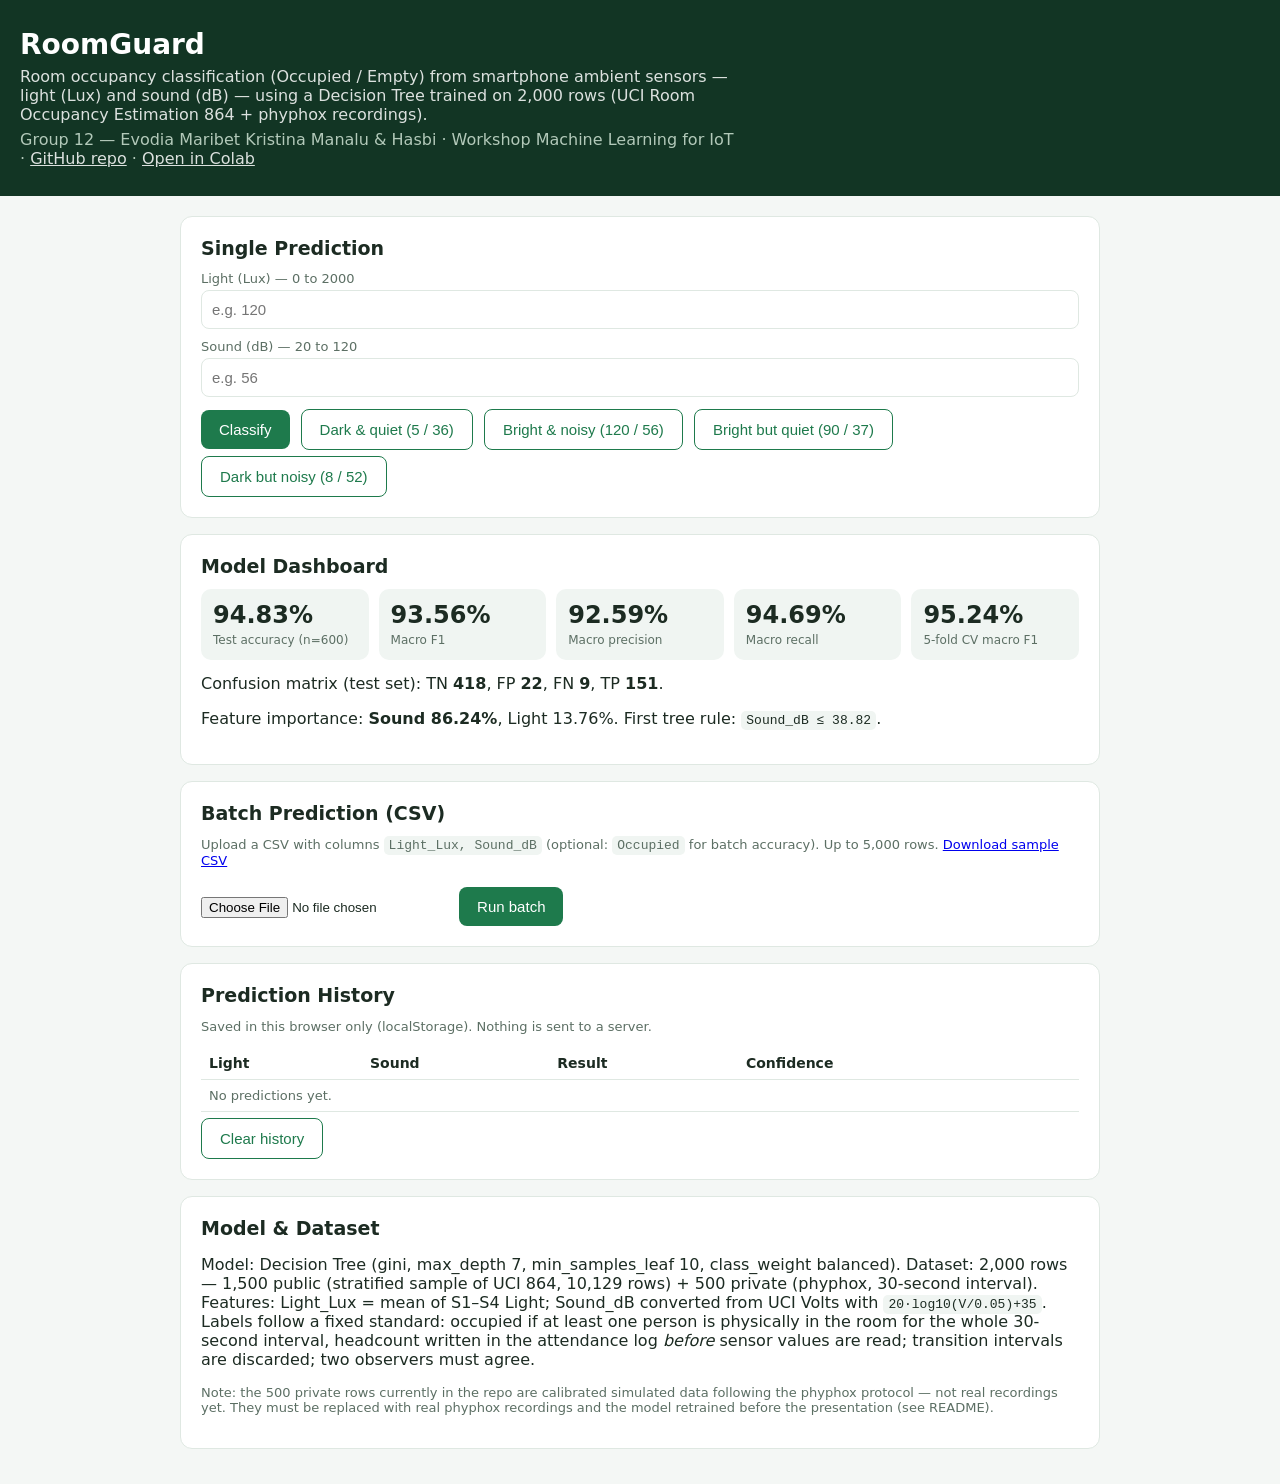
==== docs/index.html @ ecb50c84 "Perbaiki GitHub: README natural + demo web statis docs/index.html (GitHub Pages)" ====
<!DOCTYPE html>
<html lang="en">
<head>
<meta charset="utf-8">
<meta name="viewport" content="width=device-width, initial-scale=1">
<title>RoomGuard — Room Occupancy Classifier</title>
<style>
:root{--green:#123524;--green2:#1e7a4c;--bg:#f4f7f5;--card:#fff;--text:#1c2b22;--muted:#5c6f64;--line:#dfe8e2}
*{box-sizing:border-box}body{margin:0;font-family:system-ui,-apple-system,Segoe UI,Roboto,sans-serif;background:var(--bg);color:var(--text)}
header{background:var(--green);color:#fff;padding:28px 20px}header h1{margin:0;font-size:28px}header p{margin:6px 0 0;opacity:.85;max-width:720px}
main{max-width:960px;margin:0 auto;padding:20px}
.card{background:var(--card);border:1px solid var(--line);border-radius:12px;padding:20px;margin-bottom:16px}
h2{margin:0 0 12px;font-size:19px}label{display:block;font-size:13px;color:var(--muted);margin:10px 0 4px}
input[type=number],input[type=text]{width:100%;padding:10px;border:1px solid var(--line);border-radius:8px;font-size:15px}
button{background:var(--green2);color:#fff;border:0;border-radius:8px;padding:11px 18px;font-size:15px;cursor:pointer;margin:6px 6px 0 0}
button.ghost{background:#fff;color:var(--green2);border:1px solid var(--green2)}
.result{margin-top:14px;padding:14px;border-radius:10px;background:#eaf6ee;border:1px solid #bfe3cd}
.result.occupied{background:#fff3e0;border-color:#f2c48d}
.result b{font-size:20px}.muted{color:var(--muted);font-size:13px}
.grid{display:grid;grid-template-columns:repeat(auto-fit,minmax(150px,1fr));gap:10px}
.stat{background:#f0f5f2;border-radius:10px;padding:12px}.stat b{font-size:24px;display:block}.stat span{font-size:12px;color:var(--muted)}
table{width:100%;border-collapse:collapse;font-size:14px}th,td{border-bottom:1px solid var(--line);padding:8px;text-align:left}
details{margin-top:10px}summary{cursor:pointer;color:var(--green2)}code{background:#f0f5f2;padding:2px 5px;border-radius:5px}
.err{color:#b3261e;font-size:13px;margin-top:6px}.pill{display:inline-block;padding:3px 9px;border-radius:20px;font-size:12px;font-weight:600}
.pill.occ{background:#f2c48d}.pill.emp{background:#bfe3cd}
@media(max-width:600px){header h1{font-size:22px}}
</style>
</head>
<body>
<header>
<h1>RoomGuard</h1>
<p>Room occupancy classification (Occupied / Empty) from smartphone ambient sensors — light (Lux) and sound (dB) — using a Decision Tree trained on 2,000 rows (UCI Room Occupancy Estimation 864 + phyphox recordings).</p>
<p style="color:#cfe3d4">Group 12 — Evodia Maribet Kristina Manalu &amp; Hasbi · Workshop Machine Learning for IoT · <a style="color:#fff" href="https://github.com/evodia24trk-ship-it/RoomGuard">GitHub repo</a> · <a style="color:#fff" href="https://colab.research.google.com/github/evodia24trk-ship-it/RoomGuard/blob/main/RoomGuard_Colab.ipynb">Open in Colab</a></p>
</header>
<main>
<section class="card">
<h2>Single Prediction</h2>
<label>Light (Lux) — 0 to 2000</label>
<input id="lux" type="number" min="0" max="2000" step="0.01" placeholder="e.g. 120">
<label>Sound (dB) — 20 to 120</label>
<input id="db" type="number" min="20" max="120" step="0.01" placeholder="e.g. 56">
<div class="err" id="err"></div>
<button onclick="classify()">Classify</button>
<button class="ghost" onclick="preset(5,36)">Dark &amp; quiet (5 / 36)</button>
<button class="ghost" onclick="preset(120,56)">Bright &amp; noisy (120 / 56)</button>
<button class="ghost" onclick="preset(90,37)">Bright but quiet (90 / 37)</button>
<button class="ghost" onclick="preset(8,52)">Dark but noisy (8 / 52)</button>
<div id="out"></div>
</section>

<section class="card">
<h2>Model Dashboard</h2>
<div class="grid">
<div class="stat"><b>94.83%</b><span>Test accuracy (n=600)</span></div>
<div class="stat"><b>93.56%</b><span>Macro F1</span></div>
<div class="stat"><b>92.59%</b><span>Macro precision</span></div>
<div class="stat"><b>94.69%</b><span>Macro recall</span></div>
<div class="stat"><b>95.24%</b><span>5-fold CV macro F1</span></div>
</div>
<p style="margin-top:14px">Confusion matrix (test set): TN <b>418</b>, FP <b>22</b>, FN <b>9</b>, TP <b>151</b>.</p>
<p>Feature importance: <b>Sound 86.24%</b>, Light 13.76%. First tree rule: <code>Sound_dB &le; 38.82</code>.</p>
</section>

<section class="card">
<h2>Batch Prediction (CSV)</h2>
<p class="muted">Upload a CSV with columns <code>Light_Lux, Sound_dB</code> (optional: <code>Occupied</code> for batch accuracy). Up to 5,000 rows. <a href="#" onclick="downloadSample();return false">Download sample CSV</a></p>
<input type="file" id="csvfile" accept=".csv">
<button onclick="runBatch()">Run batch</button>
<div id="batch"></div>
</section>

<section class="card">
<h2>Prediction History</h2>
<p class="muted">Saved in this browser only (localStorage). Nothing is sent to a server.</p>
<table><thead><tr><th>Light</th><th>Sound</th><th>Result</th><th>Confidence</th><th></th></tr></thead><tbody id="hist"></tbody></table>
<button class="ghost" onclick="clearHist()">Clear history</button>
</section>

<section class="card">
<h2>Model &amp; Dataset</h2>
<p>Model: Decision Tree (gini, max_depth 7, min_samples_leaf 10, class_weight balanced). Dataset: 2,000 rows — 1,500 public (stratified sample of UCI 864, 10,129 rows) + 500 private (phyphox, 30-second interval). Features: Light_Lux = mean of S1–S4 Light; Sound_dB converted from UCI Volts with <code>20·log10(V/0.05)+35</code>. Labels follow a fixed standard: occupied if at least one person is physically in the room for the whole 30-second interval, headcount written in the attendance log <i>before</i> sensor values are read; transition intervals are discarded; two observers must agree.</p>
<p class="muted">Note: the 500 private rows currently in the repo are calibrated simulated data following the phyphox protocol — not real recordings yet. They must be replaced with real phyphox recordings and the model retrained before the presentation (see README).</p>
</section>
</main>
<script>
const TREE = {"leaf": false, "feature": 1, "threshold": 38.81500053405762, "left": {"leaf": false, "feature": 0, "threshold": 51.625, "left": {"leaf": false, "feature": 1, "threshold": 38.540000915527344, "left": {"leaf": false, "feature": 0, "threshold": 43.625, "left": {"leaf": false, "feature": 1, "threshold": 35.67999839782715, "left": {"leaf": false, "feature": 1, "threshold": 35.41499900817871, "left": {"leaf": true, "value": [1.0, 0.0], "prob": [1.0, 0.0]}, "right": {"leaf": true, "value": [0.7650822669104206, 0.23491773308957953], "prob": [0.7650822669104206, 0.23491773308957953]}}, "right": {"leaf": false, "feature": 0, "threshold": 0.125, "left": {"leaf": true, "value": [1.0, 0.0], "prob": [1.0, 0.0]}, "right": {"leaf": true, "value": [1.0, 0.0], "prob": [1.0, 0.0]}}}, "right": {"leaf": false, "feature": 0, "threshold": 45.81500053405762, "left": {"leaf": true, "value": [0.591414944356121, 0.4085850556438792], "prob": [0.5914149443561209, 0.4085850556438791]}, "right": {"leaf": true, "value": [1.0, 0.0], "prob": [1.0, 0.0]}}}, "right": {"leaf": false, "feature": 0, "threshold": 6.119999885559082, "left": {"leaf": true, "value": [1.0, 0.0], "prob": [1.0, 0.0]}, "right": {"leaf": true, "value": [0.5467372134038802, 0.45326278659611996], "prob": [0.5467372134038802, 0.45326278659611996]}}}, "right": {"leaf": true, "value": [0.04602821083890125, 0.9539717891610988], "prob": [0.04602821083890125, 0.9539717891610988]}}, "right": {"leaf": false, "feature": 0, "threshold": 5.664999961853027, "left": {"leaf": true, "value": [1.0, 0.0], "prob": [1.0, 0.0]}, "right": {"leaf": false, "feature": 1, "threshold": 43.295000076293945, "left": {"leaf": false, "feature": 0, "threshold": 61.8700008392334, "left": {"leaf": false, "feature": 0, "threshold": 17.229999542236328, "left": {"leaf": true, "value": [0.09370277078085638, 0.9062972292191436], "prob": [0.09370277078085638, 0.9062972292191436]}, "right": {"leaf": false, "feature": 1, "threshold": 40.17499923706055, "left": {"leaf": false, "feature": 0, "threshold": 29.675000190734863, "left": {"leaf": true, "value": [0.26571428571428574, 0.7342857142857144], "prob": [0.2657142857142857, 0.7342857142857143]}, "right": {"leaf": true, "value": [0.44879356568364615, 0.5512064343163539], "prob": [0.44879356568364615, 0.5512064343163539]}}, "right": {"leaf": false, "feature": 1, "threshold": 41.989999771118164, "left": {"leaf": true, "value": [0.7169603524229077, 0.2830396475770926], "prob": [0.7169603524229076, 0.28303964757709255]}, "right": {"leaf": true, "value": [0.3944392082940623, 0.6055607917059379], "prob": [0.3944392082940622, 0.6055607917059378]}}}}, "right": {"leaf": true, "value": [0.0, 1.0], "prob": [0.0, 1.0]}}, "right": {"leaf": false, "feature": 0, "threshold": 59.92499923706055, "left": {"leaf": false, "feature": 0, "threshold": 32.84499931335449, "left": {"leaf": true, "value": [0.0, 1.0], "prob": [0.0, 1.0]}, "right": {"leaf": false, "feature": 1, "threshold": 45.95000076293945, "left": {"leaf": true, "value": [0.0, 1.0], "prob": [0.0, 1.0]}, "right": {"leaf": false, "feature": 1, "threshold": 49.09499931335449, "left": {"leaf": true, "value": [0.2053886925795053, 0.7946113074204948], "prob": [0.2053886925795053, 0.7946113074204948]}, "right": {"leaf": true, "value": [0.04602821083890125, 0.9539717891610988], "prob": [0.04602821083890125, 0.9539717891610988]}}}}, "right": {"leaf": true, "value": [0.0, 1.0], "prob": [0.0, 1.0]}}}}};
const FEATS = ["Light_Lux","Sound_dB"];
function predictTree(x){
  let n = TREE, path = [];
  while(!n.leaf){
    const f = FEATS[n.feature], v = x[n.feature];
    const goLeft = v <= n.threshold;
    path.push(f + " = " + v + " " + (goLeft ? "<=" : ">") + " " + n.threshold.toFixed(2) + " → go " + (goLeft ? "left" : "right"));
    n = goLeft ? n.left : n.right;
  }
  const p = n.prob; const label = p[1] >= p[0] ? "Occupied" : "Empty";
  return {label, probEmpty: p[0], probOcc: p[1], conf: Math.max(p[0], p[1]), path};
}
function saveHist(lux, db, r){
  const h = JSON.parse(localStorage.getItem("roomguard_hist") || "[]");
  h.unshift({lux, db, label: r.label, conf: r.conf, t: new Date().toLocaleString()});
  localStorage.setItem("roomguard_hist", JSON.stringify(h.slice(0, 100)));
  renderHist();
}
function renderHist(){
  const h = JSON.parse(localStorage.getItem("roomguard_hist") || "[]");
  document.getElementById("hist").innerHTML = h.map((r,i)=>
    `<tr><td>${r.lux}</td><td>${r.db}</td><td><span class="pill ${r.label==="Occupied"?"occ":"emp"}">${r.label}</span></td><td>${(r.conf*100).toFixed(1)}%</td><td><a href="#" onclick="delHist(${i});return false">Delete</a></td></tr>`).join("") || `<tr><td colspan="5" class="muted">No predictions yet.</td></tr>`;
}
function delHist(i){ if(!confirm("Delete this prediction?")) return; const h=JSON.parse(localStorage.getItem("roomguard_hist")||"[]"); h.splice(i,1); localStorage.setItem("roomguard_hist", JSON.stringify(h)); renderHist(); }
function clearHist(){ if(!confirm("Clear all history?")) return; localStorage.removeItem("roomguard_hist"); renderHist(); }
function preset(lux, db){ document.getElementById("lux").value=lux; document.getElementById("db").value=db; classify(); }
function classify(){
  const lux = parseFloat(document.getElementById("lux").value);
  const db = parseFloat(document.getElementById("db").value);
  const err = document.getElementById("err");
  if(isNaN(lux) || lux < 0 || lux > 2000){ err.textContent = "Light must be a number between 0 and 2000 Lux."; return; }
  if(isNaN(db) || db < 20 || db > 120){ err.textContent = "Sound must be a number between 20 and 120 dB."; return; }
  err.textContent = "";
  const r = predictTree([lux, db]);
  const rec = r.label === "Occupied"
    ? "Someone is in the room — keep the lights and AC on."
    : "Room looks empty — you can turn the lights and AC off to save energy.";
  document.getElementById("out").innerHTML = `<div class="result ${r.label==="Occupied"?"occupied":""}">
    <b>${r.label}</b> — confidence ${(r.conf*100).toFixed(1)}%<br>
    <span class="muted">Empty ${(r.probEmpty*100).toFixed(1)}% · Occupied ${(r.probOcc*100).toFixed(1)}%</span><br>${rec}
    <details><summary>Decision path</summary><code>${r.path.join("<br>")}</code></details></div>`;
  saveHist(lux, db, r);
}
function downloadSample(){
  const csv = "Light_Lux,Sound_dB,Occupied\n120,56,1\n5,36,0\n90,37,0\n8,52,1\n45,48,1\n3,33,0\n";
  const a = document.createElement("a"); a.href = URL.createObjectURL(new Blob([csv], {type:"text/csv"})); a.download = "roomguard_sample.csv"; a.click();
}
function runBatch(){
  const f = document.getElementById("csvfile").files[0];
  const box = document.getElementById("batch");
  if(!f){ box.innerHTML = `<p class="err">No file selected.</p>`; return; }
  const reader = new FileReader();
  reader.onload = () => {
    const lines = reader.result.trim().split(/\r?\n/);
    const head = lines[0].split(",").map(s=>s.trim());
    const li = head.indexOf("Light_Lux"), si = head.indexOf("Sound_dB"), oi = head.indexOf("Occupied");
    if(li < 0 || si < 0){ box.innerHTML = `<p class="err">CSV must have Light_Lux and Sound_dB columns.</p>`; return; }
    let rows = "", correct = 0, labelled = 0, n = 0;
    for(const line of lines.slice(1)){
      if(!line.trim()) continue;
      const c = line.split(","); const lux = parseFloat(c[li]), db = parseFloat(c[si]);
      if(isNaN(lux) || isNaN(db)) continue;
      const r = predictTree([lux, db]); n++;
      let acc = "";
      if(oi >= 0 && (c[oi] === "0" || c[oi] === "1")){ labelled++; const y = parseInt(c[oi]); if((r.label === "Occupied") === (y === 1)) correct++; acc = y === 1 ? "Occupied" : "Empty"; }
      rows += `<tr><td>${lux}</td><td>${db}</td><td><span class="pill ${r.label==="Occupied"?"occ":"emp"}">${r.label}</span></td><td>${(r.conf*100).toFixed(1)}%</td><td>${acc}</td></tr>`;
    }
    box.innerHTML = `<p>${n} rows classified.${labelled ? ` Batch accuracy: <b>${(correct/labelled*100).toFixed(2)}%</b> (${correct}/${labelled} labelled rows).` : ""}</p>
    <table><thead><tr><th>Light</th><th>Sound</th><th>Prediction</th><th>Confidence</th><th>Actual</th></tr></thead><tbody>${rows}</tbody></table>`;
  };
  reader.readAsText(f);
}
renderHist();
</script>
</body>
</html>
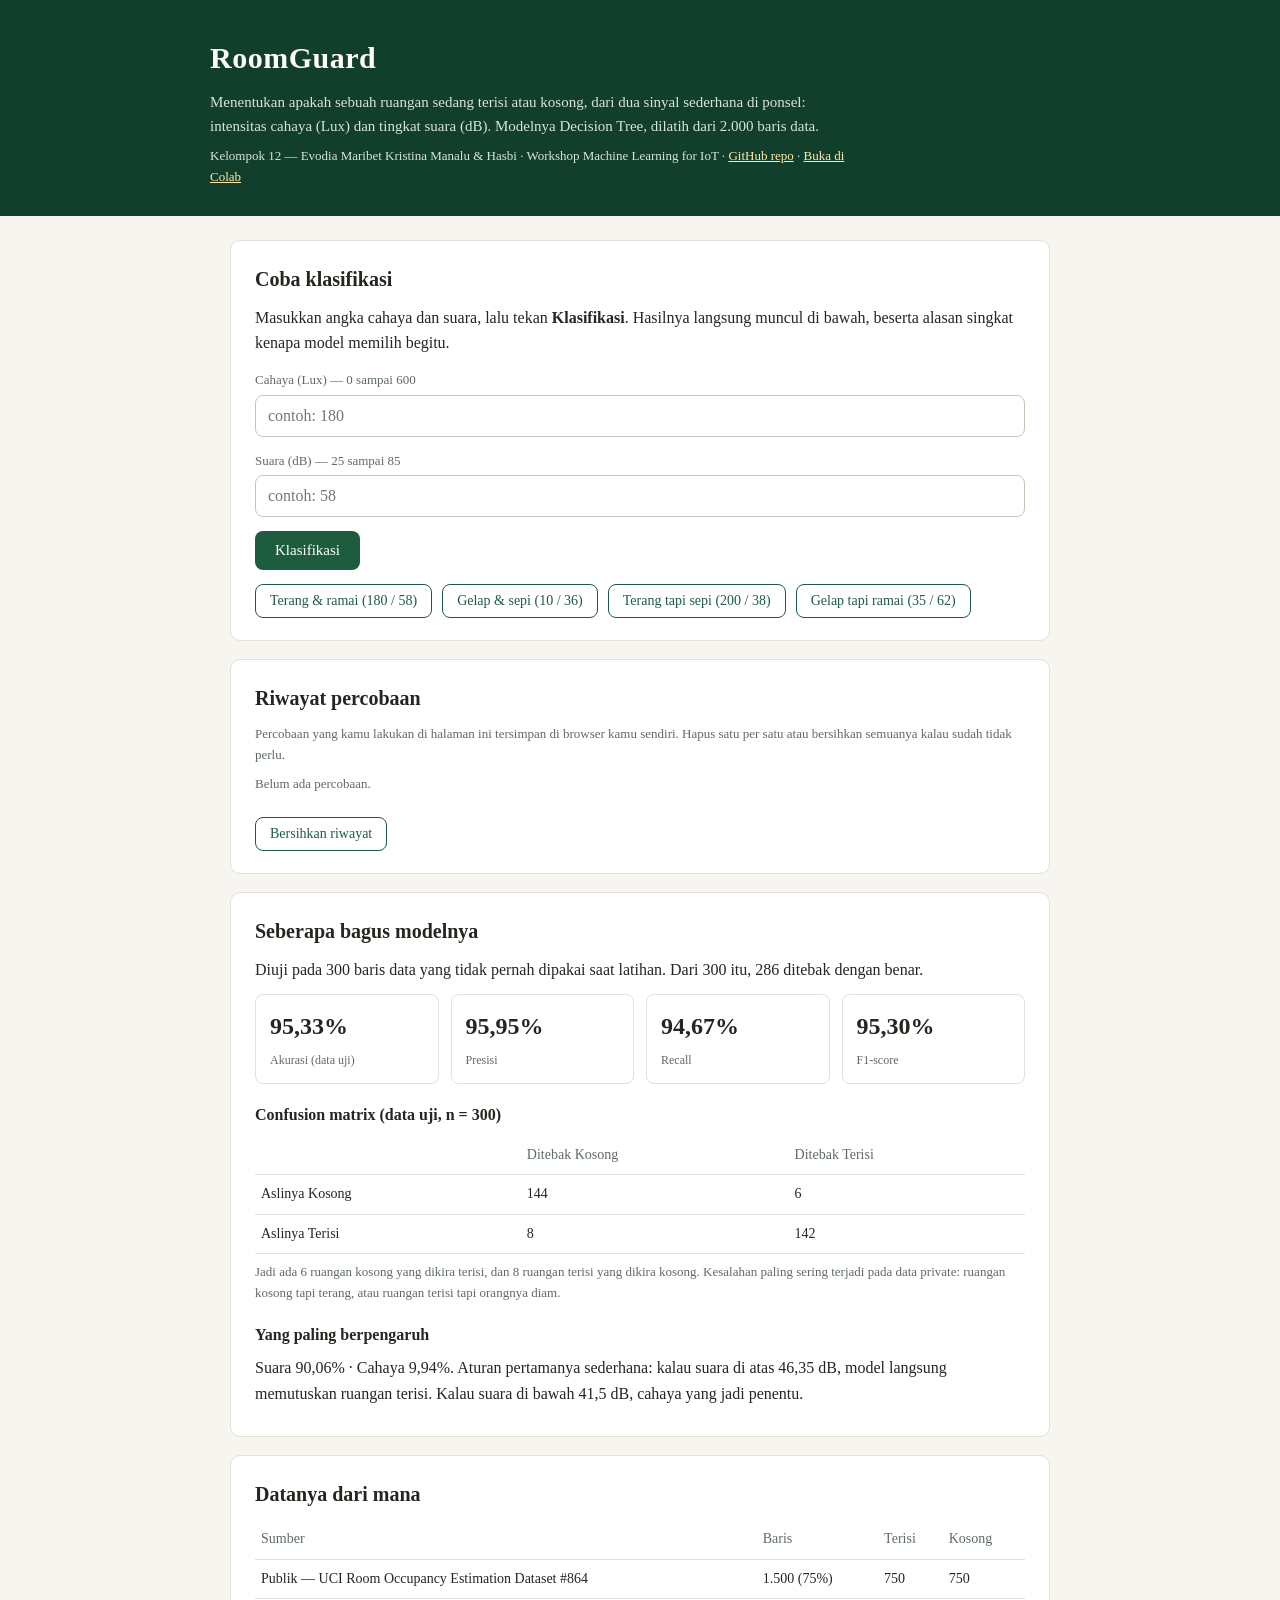
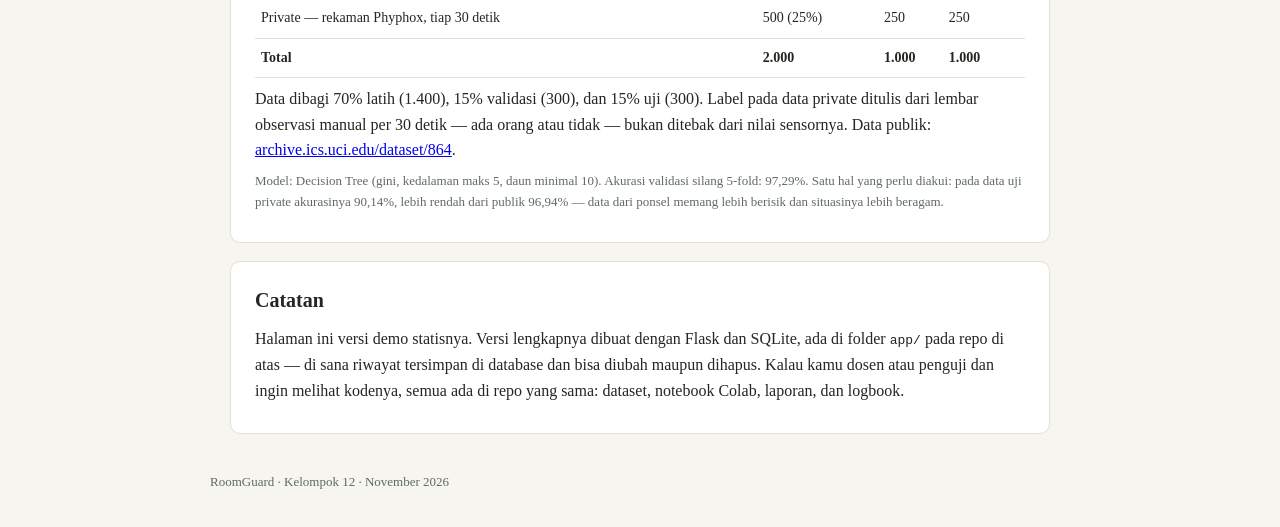
==== commit 80643c65: "Update demo GitHub Pages: Bahasa Indonesia, tampilan sederhana, metrik terbaru (akurasi 95,33%, n=30" ====
--- a/docs/index.html
+++ b/docs/index.html
@@ -1,162 +1,220 @@
 <!DOCTYPE html>
-<html lang="en">
+<html lang="id">
 <head>
 <meta charset="utf-8">
 <meta name="viewport" content="width=device-width, initial-scale=1">
-<title>RoomGuard — Room Occupancy Classifier</title>
+<title>RoomGuard — Klasifikasi Keberadaan Orang di Ruangan</title>
 <style>
-:root{--green:#123524;--green2:#1e7a4c;--bg:#f4f7f5;--card:#fff;--text:#1c2b22;--muted:#5c6f64;--line:#dfe8e2}
-*{box-sizing:border-box}body{margin:0;font-family:system-ui,-apple-system,Segoe UI,Roboto,sans-serif;background:var(--bg);color:var(--text)}
-header{background:var(--green);color:#fff;padding:28px 20px}header h1{margin:0;font-size:28px}header p{margin:6px 0 0;opacity:.85;max-width:720px}
-main{max-width:960px;margin:0 auto;padding:20px}
-.card{background:var(--card);border:1px solid var(--line);border-radius:12px;padding:20px;margin-bottom:16px}
-h2{margin:0 0 12px;font-size:19px}label{display:block;font-size:13px;color:var(--muted);margin:10px 0 4px}
-input[type=number],input[type=text]{width:100%;padding:10px;border:1px solid var(--line);border-radius:8px;font-size:15px}
-button{background:var(--green2);color:#fff;border:0;border-radius:8px;padding:11px 18px;font-size:15px;cursor:pointer;margin:6px 6px 0 0}
-button.ghost{background:#fff;color:var(--green2);border:1px solid var(--green2)}
-.result{margin-top:14px;padding:14px;border-radius:10px;background:#eaf6ee;border:1px solid #bfe3cd}
-.result.occupied{background:#fff3e0;border-color:#f2c48d}
-.result b{font-size:20px}.muted{color:var(--muted);font-size:13px}
-.grid{display:grid;grid-template-columns:repeat(auto-fit,minmax(150px,1fr));gap:10px}
-.stat{background:#f0f5f2;border-radius:10px;padding:12px}.stat b{font-size:24px;display:block}.stat span{font-size:12px;color:var(--muted)}
-table{width:100%;border-collapse:collapse;font-size:14px}th,td{border-bottom:1px solid var(--line);padding:8px;text-align:left}
-details{margin-top:10px}summary{cursor:pointer;color:var(--green2)}code{background:#f0f5f2;padding:2px 5px;border-radius:5px}
-.err{color:#b3261e;font-size:13px;margin-top:6px}.pill{display:inline-block;padding:3px 9px;border-radius:20px;font-size:12px;font-weight:600}
-.pill.occ{background:#f2c48d}.pill.emp{background:#bfe3cd}
-@media(max-width:600px){header h1{font-size:22px}}
+  :root{
+    --hijau:#1d5c3f; --hijau-tua:#123f2b; --krem:#f7f5f0; --kartu:#ffffff;
+    --teks:#22271f; --abu:#5f6b62; --garis:#e3e0d8; --kuning:#f5c04e;
+  }
+  *{box-sizing:border-box}
+  body{margin:0;font-family:Georgia,'Times New Roman',serif;background:var(--krem);color:var(--teks);line-height:1.6}
+  header{background:var(--hijau-tua);color:#fdfcf8;padding:34px 20px 28px}
+  header .bungkus, main, footer .bungkus{max-width:860px;margin:0 auto}
+  header h1{margin:0;font-size:30px;letter-spacing:.5px}
+  header p{margin:8px 0 0;color:#d8e4d8;max-width:640px;font-size:15px}
+  header a{color:#ffe9a8}
+  main{padding:24px 20px 10px}
+  .kartu{background:var(--kartu);border:1px solid var(--garis);border-radius:10px;padding:22px 24px;margin-bottom:18px}
+  h2{margin:0 0 10px;font-size:20px}
+  h3{margin:18px 0 6px;font-size:16px}
+  p{margin:8px 0}
+  .kecil{color:var(--abu);font-size:13px}
+  label{display:block;font-size:13px;color:var(--abu);margin:14px 0 4px}
+  input{width:100%;padding:11px 12px;border:1px solid #c9c4b8;border-radius:8px;font-size:16px;font-family:inherit;background:#fff}
+  input:focus{outline:2px solid var(--hijau);border-color:var(--hijau)}
+  button{background:var(--hijau);color:#fff;border:0;border-radius:8px;padding:11px 20px;font-size:15px;font-family:inherit;cursor:pointer;margin:14px 6px 0 0}
+  button:hover{background:var(--hijau-tua)}
+  button.ringan{background:#fff;color:var(--hijau);border:1px solid var(--hijau);padding:8px 14px;font-size:14px}
+  .hasil{margin-top:16px;padding:16px 18px;border-radius:8px;border:1px solid var(--garis);display:none}
+  .hasil.terisi{background:#fdf3d7;border-color:#e8c97a}
+  .hasil.kosong{background:#e9f2ea;border-color:#b8d2bd}
+  .hasil b{font-size:22px}
+  .hasil .alasan{margin:8px 0 0;font-size:14px}
+  .galat{color:#9c2b1e;font-size:13px;margin-top:8px;display:none}
+  .angka{display:grid;grid-template-columns:repeat(auto-fit,minmax(140px,1fr));gap:12px;margin-top:12px}
+  .stat{border:1px solid var(--garis);border-radius:8px;padding:12px 14px}
+  .stat b{font-size:24px;display:block}
+  .stat span{font-size:12px;color:var(--abu)}
+  table{width:100%;border-collapse:collapse;font-size:14px;margin-top:8px}
+  th,td{border-bottom:1px solid var(--garis);padding:8px 6px;text-align:left}
+  th{color:var(--abu);font-weight:normal}
+  .matriks{font-family:ui-monospace,Menlo,monospace;font-size:14px}
+  .baris-riwayat{display:flex;justify-content:space-between;gap:10px;border-bottom:1px solid var(--garis);padding:8px 0;font-size:14px}
+  .baris-riwayat button{margin:0;padding:4px 10px;font-size:12px}
+  footer{padding:10px 20px 34px;color:var(--abu);font-size:13px}
+  @media(max-width:600px){header h1{font-size:24px}.kartu{padding:18px}}
 </style>
 </head>
 <body>
 <header>
-<h1>RoomGuard</h1>
-<p>Room occupancy classification (Occupied / Empty) from smartphone ambient sensors — light (Lux) and sound (dB) — using a Decision Tree trained on 2,000 rows (UCI Room Occupancy Estimation 864 + phyphox recordings).</p>
-<p style="color:#cfe3d4">Group 12 — Evodia Maribet Kristina Manalu &amp; Hasbi · Workshop Machine Learning for IoT · <a style="color:#fff" href="https://github.com/evodia24trk-ship-it/RoomGuard">GitHub repo</a> · <a style="color:#fff" href="https://colab.research.google.com/github/evodia24trk-ship-it/RoomGuard/blob/main/RoomGuard_Colab.ipynb">Open in Colab</a></p>
+  <div class="bungkus">
+    <h1>RoomGuard</h1>
+    <p>Menentukan apakah sebuah ruangan sedang terisi atau kosong, dari dua sinyal sederhana di ponsel: intensitas cahaya (Lux) dan tingkat suara (dB). Modelnya Decision Tree, dilatih dari 2.000 baris data.</p>
+    <p class="kecil" style="color:#d8e4d8">Kelompok 12 — Evodia Maribet Kristina Manalu &amp; Hasbi · Workshop Machine Learning for IoT · <a href="https://github.com/evodia24trk-ship-it/RoomGuard">GitHub repo</a> · <a href="https://colab.research.google.com/github/evodia24trk-ship-it/RoomGuard/blob/main/notebooks/RoomGuard_UAS_Colab.ipynb">Buka di Colab</a></p>
+  </div>
 </header>
+
 <main>
-<section class="card">
-<h2>Single Prediction</h2>
-<label>Light (Lux) — 0 to 2000</label>
-<input id="lux" type="number" min="0" max="2000" step="0.01" placeholder="e.g. 120">
-<label>Sound (dB) — 20 to 120</label>
-<input id="db" type="number" min="20" max="120" step="0.01" placeholder="e.g. 56">
-<div class="err" id="err"></div>
-<button onclick="classify()">Classify</button>
-<button class="ghost" onclick="preset(5,36)">Dark &amp; quiet (5 / 36)</button>
-<button class="ghost" onclick="preset(120,56)">Bright &amp; noisy (120 / 56)</button>
-<button class="ghost" onclick="preset(90,37)">Bright but quiet (90 / 37)</button>
-<button class="ghost" onclick="preset(8,52)">Dark but noisy (8 / 52)</button>
-<div id="out"></div>
-</section>
-
-<section class="card">
-<h2>Model Dashboard</h2>
-<div class="grid">
-<div class="stat"><b>94.83%</b><span>Test accuracy (n=600)</span></div>
-<div class="stat"><b>93.56%</b><span>Macro F1</span></div>
-<div class="stat"><b>92.59%</b><span>Macro precision</span></div>
-<div class="stat"><b>94.69%</b><span>Macro recall</span></div>
-<div class="stat"><b>95.24%</b><span>5-fold CV macro F1</span></div>
-</div>
-<p style="margin-top:14px">Confusion matrix (test set): TN <b>418</b>, FP <b>22</b>, FN <b>9</b>, TP <b>151</b>.</p>
-<p>Feature importance: <b>Sound 86.24%</b>, Light 13.76%. First tree rule: <code>Sound_dB &le; 38.82</code>.</p>
-</section>
-
-<section class="card">
-<h2>Batch Prediction (CSV)</h2>
-<p class="muted">Upload a CSV with columns <code>Light_Lux, Sound_dB</code> (optional: <code>Occupied</code> for batch accuracy). Up to 5,000 rows. <a href="#" onclick="downloadSample();return false">Download sample CSV</a></p>
-<input type="file" id="csvfile" accept=".csv">
-<button onclick="runBatch()">Run batch</button>
-<div id="batch"></div>
-</section>
-
-<section class="card">
-<h2>Prediction History</h2>
-<p class="muted">Saved in this browser only (localStorage). Nothing is sent to a server.</p>
-<table><thead><tr><th>Light</th><th>Sound</th><th>Result</th><th>Confidence</th><th></th></tr></thead><tbody id="hist"></tbody></table>
-<button class="ghost" onclick="clearHist()">Clear history</button>
-</section>
-
-<section class="card">
-<h2>Model &amp; Dataset</h2>
-<p>Model: Decision Tree (gini, max_depth 7, min_samples_leaf 10, class_weight balanced). Dataset: 2,000 rows — 1,500 public (stratified sample of UCI 864, 10,129 rows) + 500 private (phyphox, 30-second interval). Features: Light_Lux = mean of S1–S4 Light; Sound_dB converted from UCI Volts with <code>20·log10(V/0.05)+35</code>. Labels follow a fixed standard: occupied if at least one person is physically in the room for the whole 30-second interval, headcount written in the attendance log <i>before</i> sensor values are read; transition intervals are discarded; two observers must agree.</p>
-<p class="muted">Note: the 500 private rows currently in the repo are calibrated simulated data following the phyphox protocol — not real recordings yet. They must be replaced with real phyphox recordings and the model retrained before the presentation (see README).</p>
-</section>
+  <section class="kartu">
+    <h2>Coba klasifikasi</h2>
+    <p>Masukkan angka cahaya dan suara, lalu tekan <b>Klasifikasi</b>. Hasilnya langsung muncul di bawah, beserta alasan singkat kenapa model memilih begitu.</p>
+    <label for="cahaya">Cahaya (Lux) — 0 sampai 600</label>
+    <input id="cahaya" type="number" min="0" max="600" step="1" placeholder="contoh: 180">
+    <label for="suara">Suara (dB) — 25 sampai 85</label>
+    <input id="suara" type="number" min="25" max="85" step="0.1" placeholder="contoh: 58">
+    <p class="galat" id="galat"></p>
+    <div>
+      <button id="tombol-klasifikasi" type="button">Klasifikasi</button>
+    </div>
+    <div>
+      <button class="ringan" type="button" data-cahaya="180" data-suara="58">Terang &amp; ramai (180 / 58)</button>
+      <button class="ringan" type="button" data-cahaya="10" data-suara="36">Gelap &amp; sepi (10 / 36)</button>
+      <button class="ringan" type="button" data-cahaya="200" data-suara="38">Terang tapi sepi (200 / 38)</button>
+      <button class="ringan" type="button" data-cahaya="35" data-suara="62">Gelap tapi ramai (35 / 62)</button>
+    </div>
+    <div class="hasil" id="hasil"></div>
+  </section>
+
+  <section class="kartu">
+    <h2>Riwayat percobaan</h2>
+    <p class="kecil">Percobaan yang kamu lakukan di halaman ini tersimpan di browser kamu sendiri. Hapus satu per satu atau bersihkan semuanya kalau sudah tidak perlu.</p>
+    <div id="riwayat"><p class="kecil">Belum ada percobaan.</p></div>
+    <button class="ringan" id="tombol-bersihkan" type="button">Bersihkan riwayat</button>
+  </section>
+
+  <section class="kartu">
+    <h2>Seberapa bagus modelnya</h2>
+    <p>Diuji pada 300 baris data yang tidak pernah dipakai saat latihan. Dari 300 itu, 286 ditebak dengan benar.</p>
+    <div class="angka">
+      <div class="stat"><b>95,33%</b><span>Akurasi (data uji)</span></div>
+      <div class="stat"><b>95,95%</b><span>Presisi</span></div>
+      <div class="stat"><b>94,67%</b><span>Recall</span></div>
+      <div class="stat"><b>95,30%</b><span>F1-score</span></div>
+    </div>
+    <h3>Confusion matrix (data uji, n = 300)</h3>
+    <table>
+      <tr><th></th><th>Ditebak Kosong</th><th>Ditebak Terisi</th></tr>
+      <tr><td>Aslinya Kosong</td><td>144</td><td>6</td></tr>
+      <tr><td>Aslinya Terisi</td><td>8</td><td>142</td></tr>
+    </table>
+    <p class="kecil">Jadi ada 6 ruangan kosong yang dikira terisi, dan 8 ruangan terisi yang dikira kosong. Kesalahan paling sering terjadi pada data private: ruangan kosong tapi terang, atau ruangan terisi tapi orangnya diam.</p>
+    <h3>Yang paling berpengaruh</h3>
+    <p>Suara 90,06% · Cahaya 9,94%. Aturan pertamanya sederhana: kalau suara di atas 46,35 dB, model langsung memutuskan ruangan terisi. Kalau suara di bawah 41,5 dB, cahaya yang jadi penentu.</p>
+  </section>
+
+  <section class="kartu">
+    <h2>Datanya dari mana</h2>
+    <table>
+      <tr><th>Sumber</th><th>Baris</th><th>Terisi</th><th>Kosong</th></tr>
+      <tr><td>Publik — UCI Room Occupancy Estimation Dataset #864</td><td>1.500 (75%)</td><td>750</td><td>750</td></tr>
+      <tr><td>Private — rekaman Phyphox, tiap 30 detik</td><td>500 (25%)</td><td>250</td><td>250</td></tr>
+      <tr><td><b>Total</b></td><td><b>2.000</b></td><td><b>1.000</b></td><td><b>1.000</b></td></tr>
+    </table>
+    <p>Data dibagi 70% latih (1.400), 15% validasi (300), dan 15% uji (300). Label pada data private ditulis dari lembar observasi manual per 30 detik — ada orang atau tidak — bukan ditebak dari nilai sensornya. Data publik: <a href="https://archive.ics.uci.edu/dataset/864/room+occupancy+estimation">archive.ics.uci.edu/dataset/864</a>.</p>
+    <p class="kecil">Model: Decision Tree (gini, kedalaman maks 5, daun minimal 10). Akurasi validasi silang 5-fold: 97,29%. Satu hal yang perlu diakui: pada data uji private akurasinya 90,14%, lebih rendah dari publik 96,94% — data dari ponsel memang lebih berisik dan situasinya lebih beragam.</p>
+  </section>
+
+  <section class="kartu">
+    <h2>Catatan</h2>
+    <p>Halaman ini versi demo statisnya. Versi lengkapnya dibuat dengan Flask dan SQLite, ada di folder <code>app/</code> pada repo di atas — di sana riwayat tersimpan di database dan bisa diubah maupun dihapus. Kalau kamu dosen atau penguji dan ingin melihat kodenya, semua ada di repo yang sama: dataset, notebook Colab, laporan, dan logbook.</p>
+  </section>
 </main>
+
+<footer>
+  <div class="bungkus">
+    RoomGuard · Kelompok 12 · November 2026
+  </div>
+</footer>
+
 <script>
-const TREE = {"leaf": false, "feature": 1, "threshold": 38.81500053405762, "left": {"leaf": false, "feature": 0, "threshold": 51.625, "left": {"leaf": false, "feature": 1, "threshold": 38.540000915527344, "left": {"leaf": false, "feature": 0, "threshold": 43.625, "left": {"leaf": false, "feature": 1, "threshold": 35.67999839782715, "left": {"leaf": false, "feature": 1, "threshold": 35.41499900817871, "left": {"leaf": true, "value": [1.0, 0.0], "prob": [1.0, 0.0]}, "right": {"leaf": true, "value": [0.7650822669104206, 0.23491773308957953], "prob": [0.7650822669104206, 0.23491773308957953]}}, "right": {"leaf": false, "feature": 0, "threshold": 0.125, "left": {"leaf": true, "value": [1.0, 0.0], "prob": [1.0, 0.0]}, "right": {"leaf": true, "value": [1.0, 0.0], "prob": [1.0, 0.0]}}}, "right": {"leaf": false, "feature": 0, "threshold": 45.81500053405762, "left": {"leaf": true, "value": [0.591414944356121, 0.4085850556438792], "prob": [0.5914149443561209, 0.4085850556438791]}, "right": {"leaf": true, "value": [1.0, 0.0], "prob": [1.0, 0.0]}}}, "right": {"leaf": false, "feature": 0, "threshold": 6.119999885559082, "left": {"leaf": true, "value": [1.0, 0.0], "prob": [1.0, 0.0]}, "right": {"leaf": true, "value": [0.5467372134038802, 0.45326278659611996], "prob": [0.5467372134038802, 0.45326278659611996]}}}, "right": {"leaf": true, "value": [0.04602821083890125, 0.9539717891610988], "prob": [0.04602821083890125, 0.9539717891610988]}}, "right": {"leaf": false, "feature": 0, "threshold": 5.664999961853027, "left": {"leaf": true, "value": [1.0, 0.0], "prob": [1.0, 0.0]}, "right": {"leaf": false, "feature": 1, "threshold": 43.295000076293945, "left": {"leaf": false, "feature": 0, "threshold": 61.8700008392334, "left": {"leaf": false, "feature": 0, "threshold": 17.229999542236328, "left": {"leaf": true, "value": [0.09370277078085638, 0.9062972292191436], "prob": [0.09370277078085638, 0.9062972292191436]}, "right": {"leaf": false, "feature": 1, "threshold": 40.17499923706055, "left": {"leaf": false, "feature": 0, "threshold": 29.675000190734863, "left": {"leaf": true, "value": [0.26571428571428574, 0.7342857142857144], "prob": [0.2657142857142857, 0.7342857142857143]}, "right": {"leaf": true, "value": [0.44879356568364615, 0.5512064343163539], "prob": [0.44879356568364615, 0.5512064343163539]}}, "right": {"leaf": false, "feature": 1, "threshold": 41.989999771118164, "left": {"leaf": true, "value": [0.7169603524229077, 0.2830396475770926], "prob": [0.7169603524229076, 0.28303964757709255]}, "right": {"leaf": true, "value": [0.3944392082940623, 0.6055607917059379], "prob": [0.3944392082940622, 0.6055607917059378]}}}}, "right": {"leaf": true, "value": [0.0, 1.0], "prob": [0.0, 1.0]}}, "right": {"leaf": false, "feature": 0, "threshold": 59.92499923706055, "left": {"leaf": false, "feature": 0, "threshold": 32.84499931335449, "left": {"leaf": true, "value": [0.0, 1.0], "prob": [0.0, 1.0]}, "right": {"leaf": false, "feature": 1, "threshold": 45.95000076293945, "left": {"leaf": true, "value": [0.0, 1.0], "prob": [0.0, 1.0]}, "right": {"leaf": false, "feature": 1, "threshold": 49.09499931335449, "left": {"leaf": true, "value": [0.2053886925795053, 0.7946113074204948], "prob": [0.2053886925795053, 0.7946113074204948]}, "right": {"leaf": true, "value": [0.04602821083890125, 0.9539717891610988], "prob": [0.04602821083890125, 0.9539717891610988]}}}}, "right": {"leaf": true, "value": [0.0, 1.0], "prob": [0.0, 1.0]}}}}};
-const FEATS = ["Light_Lux","Sound_dB"];
-function predictTree(x){
-  let n = TREE, path = [];
-  while(!n.leaf){
-    const f = FEATS[n.feature], v = x[n.feature];
-    const goLeft = v <= n.threshold;
-    path.push(f + " = " + v + " " + (goLeft ? "<=" : ">") + " " + n.threshold.toFixed(2) + " → go " + (goLeft ? "left" : "right"));
-    n = goLeft ? n.left : n.right;
-  }
-  const p = n.prob; const label = p[1] >= p[0] ? "Occupied" : "Empty";
-  return {label, probEmpty: p[0], probOcc: p[1], conf: Math.max(p[0], p[1]), path};
-}
-function saveHist(lux, db, r){
-  const h = JSON.parse(localStorage.getItem("roomguard_hist") || "[]");
-  h.unshift({lux, db, label: r.label, conf: r.conf, t: new Date().toLocaleString()});
-  localStorage.setItem("roomguard_hist", JSON.stringify(h.slice(0, 100)));
-  renderHist();
-}
-function renderHist(){
-  const h = JSON.parse(localStorage.getItem("roomguard_hist") || "[]");
-  document.getElementById("hist").innerHTML = h.map((r,i)=>
-    `<tr><td>${r.lux}</td><td>${r.db}</td><td><span class="pill ${r.label==="Occupied"?"occ":"emp"}">${r.label}</span></td><td>${(r.conf*100).toFixed(1)}%</td><td><a href="#" onclick="delHist(${i});return false">Delete</a></td></tr>`).join("") || `<tr><td colspan="5" class="muted">No predictions yet.</td></tr>`;
-}
-function delHist(i){ if(!confirm("Delete this prediction?")) return; const h=JSON.parse(localStorage.getItem("roomguard_hist")||"[]"); h.splice(i,1); localStorage.setItem("roomguard_hist", JSON.stringify(h)); renderHist(); }
-function clearHist(){ if(!confirm("Clear all history?")) return; localStorage.removeItem("roomguard_hist"); renderHist(); }
-function preset(lux, db){ document.getElementById("lux").value=lux; document.getElementById("db").value=db; classify(); }
-function classify(){
-  const lux = parseFloat(document.getElementById("lux").value);
-  const db = parseFloat(document.getElementById("db").value);
-  const err = document.getElementById("err");
-  if(isNaN(lux) || lux < 0 || lux > 2000){ err.textContent = "Light must be a number between 0 and 2000 Lux."; return; }
-  if(isNaN(db) || db < 20 || db > 120){ err.textContent = "Sound must be a number between 20 and 120 dB."; return; }
-  err.textContent = "";
-  const r = predictTree([lux, db]);
-  const rec = r.label === "Occupied"
-    ? "Someone is in the room — keep the lights and AC on."
-    : "Room looks empty — you can turn the lights and AC off to save energy.";
-  document.getElementById("out").innerHTML = `<div class="result ${r.label==="Occupied"?"occupied":""}">
-    <b>${r.label}</b> — confidence ${(r.conf*100).toFixed(1)}%<br>
-    <span class="muted">Empty ${(r.probEmpty*100).toFixed(1)}% · Occupied ${(r.probOcc*100).toFixed(1)}%</span><br>${rec}
-    <details><summary>Decision path</summary><code>${r.path.join("<br>")}</code></details></div>`;
-  saveHist(lux, db, r);
-}
-function downloadSample(){
-  const csv = "Light_Lux,Sound_dB,Occupied\n120,56,1\n5,36,0\n90,37,0\n8,52,1\n45,48,1\n3,33,0\n";
-  const a = document.createElement("a"); a.href = URL.createObjectURL(new Blob([csv], {type:"text/csv"})); a.download = "roomguard_sample.csv"; a.click();
-}
-function runBatch(){
-  const f = document.getElementById("csvfile").files[0];
-  const box = document.getElementById("batch");
-  if(!f){ box.innerHTML = `<p class="err">No file selected.</p>`; return; }
-  const reader = new FileReader();
-  reader.onload = () => {
-    const lines = reader.result.trim().split(/\r?\n/);
-    const head = lines[0].split(",").map(s=>s.trim());
-    const li = head.indexOf("Light_Lux"), si = head.indexOf("Sound_dB"), oi = head.indexOf("Occupied");
-    if(li < 0 || si < 0){ box.innerHTML = `<p class="err">CSV must have Light_Lux and Sound_dB columns.</p>`; return; }
-    let rows = "", correct = 0, labelled = 0, n = 0;
-    for(const line of lines.slice(1)){
-      if(!line.trim()) continue;
-      const c = line.split(","); const lux = parseFloat(c[li]), db = parseFloat(c[si]);
-      if(isNaN(lux) || isNaN(db)) continue;
-      const r = predictTree([lux, db]); n++;
-      let acc = "";
-      if(oi >= 0 && (c[oi] === "0" || c[oi] === "1")){ labelled++; const y = parseInt(c[oi]); if((r.label === "Occupied") === (y === 1)) correct++; acc = y === 1 ? "Occupied" : "Empty"; }
-      rows += `<tr><td>${lux}</td><td>${db}</td><td><span class="pill ${r.label==="Occupied"?"occ":"emp"}">${r.label}</span></td><td>${(r.conf*100).toFixed(1)}%</td><td>${acc}</td></tr>`;
-    }
-    box.innerHTML = `<p>${n} rows classified.${labelled ? ` Batch accuracy: <b>${(correct/labelled*100).toFixed(2)}%</b> (${correct}/${labelled} labelled rows).` : ""}</p>
-    <table><thead><tr><th>Light</th><th>Sound</th><th>Prediction</th><th>Confidence</th><th>Actual</th></tr></thead><tbody>${rows}</tbody></table>`;
-  };
-  reader.readAsText(f);
-}
-renderHist();
+(function(){
+  var inputCahaya = document.getElementById('cahaya');
+  var inputSuara = document.getElementById('suara');
+  var galat = document.getElementById('galat');
+  var hasil = document.getElementById('hasil');
+  var daftarRiwayat = document.getElementById('riwayat');
+
+  function klasifikasi(cahaya, suara){
+    // Aturan Decision Tree yang sudah dilatih (gini, max_depth 5).
+    if (suara <= 41.5){
+      if (cahaya <= 110.5){ return {kelas:'Kosong', alasan:'Suara ' + suara + ' dB masih di bawah 41,5 dB, dan cahaya ' + cahaya + ' Lux juga rendah, jadi ruangan dibaca kosong.'}; }
+      if (suara <= 36.85){ return {kelas:'Kosong', alasan:'Cahaya memang terang (' + cahaya + ' Lux), tapi suara hanya ' + suara + ' dB — terlalu sepi untuk ruangan yang terisi.'}; }
+      if (cahaya <= 130){ return {kelas:'Terisi', alasan:'Suara ' + suara + ' dB sudah di atas 36,85 dB dan cahaya ' + cahaya + ' Lux masih dalam batas ruangan yang dipakai.'}; }
+      if (cahaya <= 210){ return {kelas:'Kosong', alasan:'Cahaya sangat terang (' + cahaya + ' Lux) tapi suara hanya ' + suara + ' dB — kemungkinan ruangan kosong yang kebetulan terang.'}; }
+      return {kelas:'Terisi', alasan:'Suara ' + suara + ' dB dan cahaya ' + cahaya + ' Lux sama-sama tinggi, jadi ruangan dibaca terisi.'};
+    }
+    if (suara <= 46.35){
+      if (cahaya <= 66.5){ return {kelas:'Kosong', alasan:'Suara ' + suara + ' dB baru sedikit di atas 41,5 dB, sementara cahaya hanya ' + cahaya + ' Lux — belum cukup untuk dibilang terisi.'}; }
+      return {kelas:'Terisi', alasan:'Suara ' + suara + ' dB di atas 41,5 dB dan cahaya ' + cahaya + ' Lux cukup terang, jadi ruangan dibaca terisi.'};
+    }
+    return {kelas:'Terisi', alasan:'Suara ' + suara + ' dB sudah di atas 46,35 dB — pada titik ini model langsung memutuskan ruangan terisi.'};
+  }
+
+  function rekomendasi(kelas){
+    return kelas === 'Terisi'
+      ? 'Saran: ruangan sedang dipakai. Biarkan lampu menyala seperlunya dan pastikan ventilasinya cukup.'
+      : 'Saran: ruangan kosong. Matikan lampu dan AC supaya hemat listrik.';
+  }
+
+  function simpanRiwayat(cahaya, suara, kelas){
+    var data = JSON.parse(localStorage.getItem('roomguard-riwayat') || '[]');
+    data.unshift({waktu:new Date().toLocaleString('id-ID'), cahaya:cahaya, suara:suara, kelas:kelas});
+    localStorage.setItem('roomguard-riwayat', JSON.stringify(data.slice(0, 50)));
+    tampilkanRiwayat();
+  }
+
+  function tampilkanRiwayat(){
+    var data = JSON.parse(localStorage.getItem('roomguard-riwayat') || '[]');
+    if (!data.length){ daftarRiwayat.innerHTML = '<p class="kecil">Belum ada percobaan.</p>'; return; }
+    daftarRiwayat.innerHTML = data.map(function(item, i){
+      return '<div class="baris-riwayat"><span>' + item.waktu + ' — ' + item.cahaya + ' Lux, ' + item.suara + ' dB — <b>' + item.kelas + '</b></span>' +
+        '<button type="button" data-hapus="' + i + '">Hapus</button></div>';
+    }).join('');
+  }
+
+  function jalankan(){
+    var cahaya = parseFloat(inputCahaya.value);
+    var suara = parseFloat(inputSuara.value);
+    galat.style.display = 'none';
+    if (isNaN(cahaya) || isNaN(suara)){
+      galat.textContent = 'Isi dulu kedua angkanya.'; galat.style.display = 'block'; return;
+    }
+    if (cahaya < 0 || cahaya > 600 || suara < 25 || suara > 85){
+      galat.textContent = 'Cahaya harus 0–600 Lux dan suara 25–85 dB.'; galat.style.display = 'block'; return;
+    }
+    var out = klasifikasi(cahaya, suara);
+    hasil.className = 'hasil ' + (out.kelas === 'Terisi' ? 'terisi' : 'kosong');
+    hasil.style.display = 'block';
+    hasil.innerHTML = '<b>Ruangan ' + out.kelas + '</b><p class="alasan">' + out.alasan + '</p><p class="alasan">' + rekomendasi(out.kelas) + '</p>';
+    simpanRiwayat(cahaya, suara, out.kelas);
+  }
+
+  document.getElementById('tombol-klasifikasi').addEventListener('click', jalankan);
+  document.querySelectorAll('[data-cahaya]').forEach(function(btn){
+    btn.addEventListener('click', function(){
+      inputCahaya.value = btn.getAttribute('data-cahaya');
+      inputSuara.value = btn.getAttribute('data-suara');
+      jalankan();
+    });
+  });
+  daftarRiwayat.addEventListener('click', function(e){
+    var i = e.target.getAttribute('data-hapus');
+    if (i === null) return;
+    var data = JSON.parse(localStorage.getItem('roomguard-riwayat') || '[]');
+    data.splice(parseInt(i, 10), 1);
+    localStorage.setItem('roomguard-riwayat', JSON.stringify(data));
+    tampilkanRiwayat();
+  });
+  document.getElementById('tombol-bersihkan').addEventListener('click', function(){
+    if (!confirm('Bersihkan semua riwayat percobaan?')) return;
+    localStorage.removeItem('roomguard-riwayat');
+    tampilkanRiwayat();
+  });
+  tampilkanRiwayat();
+})();
 </script>
 </body>
 </html>
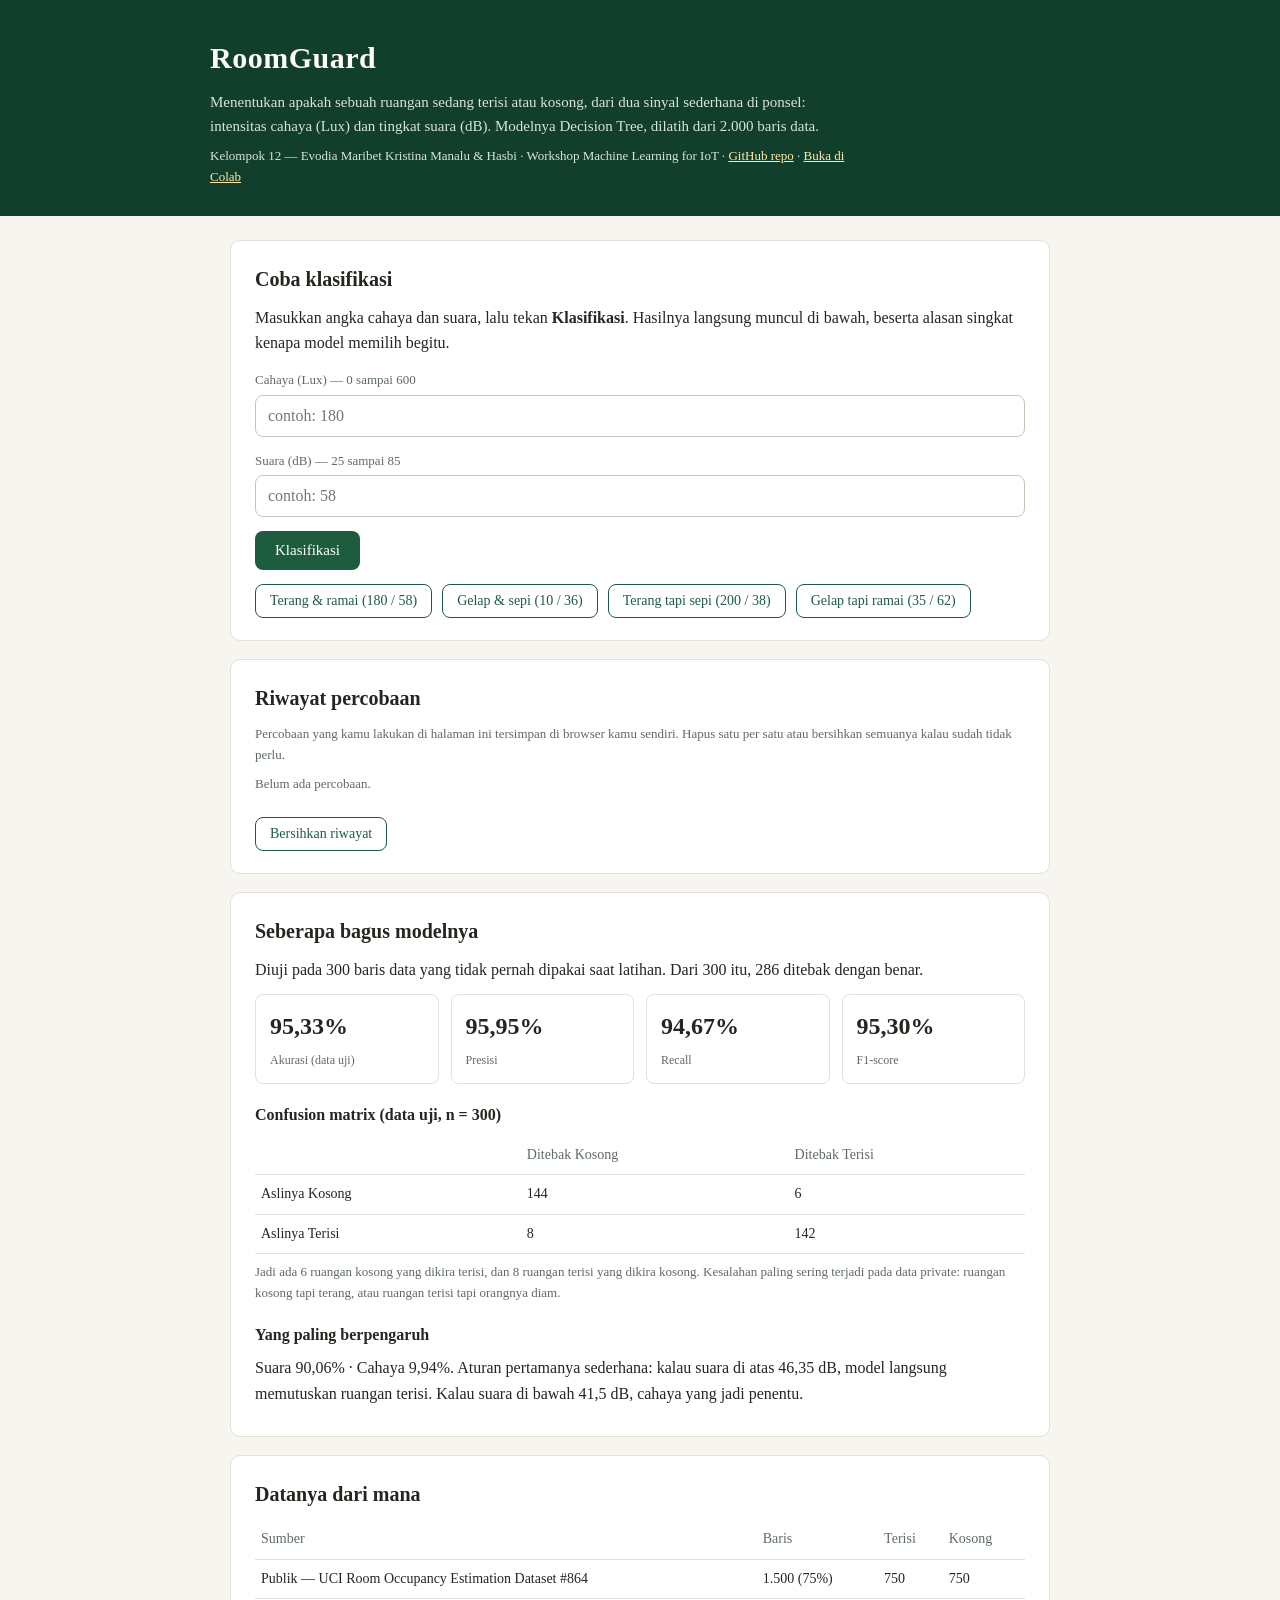
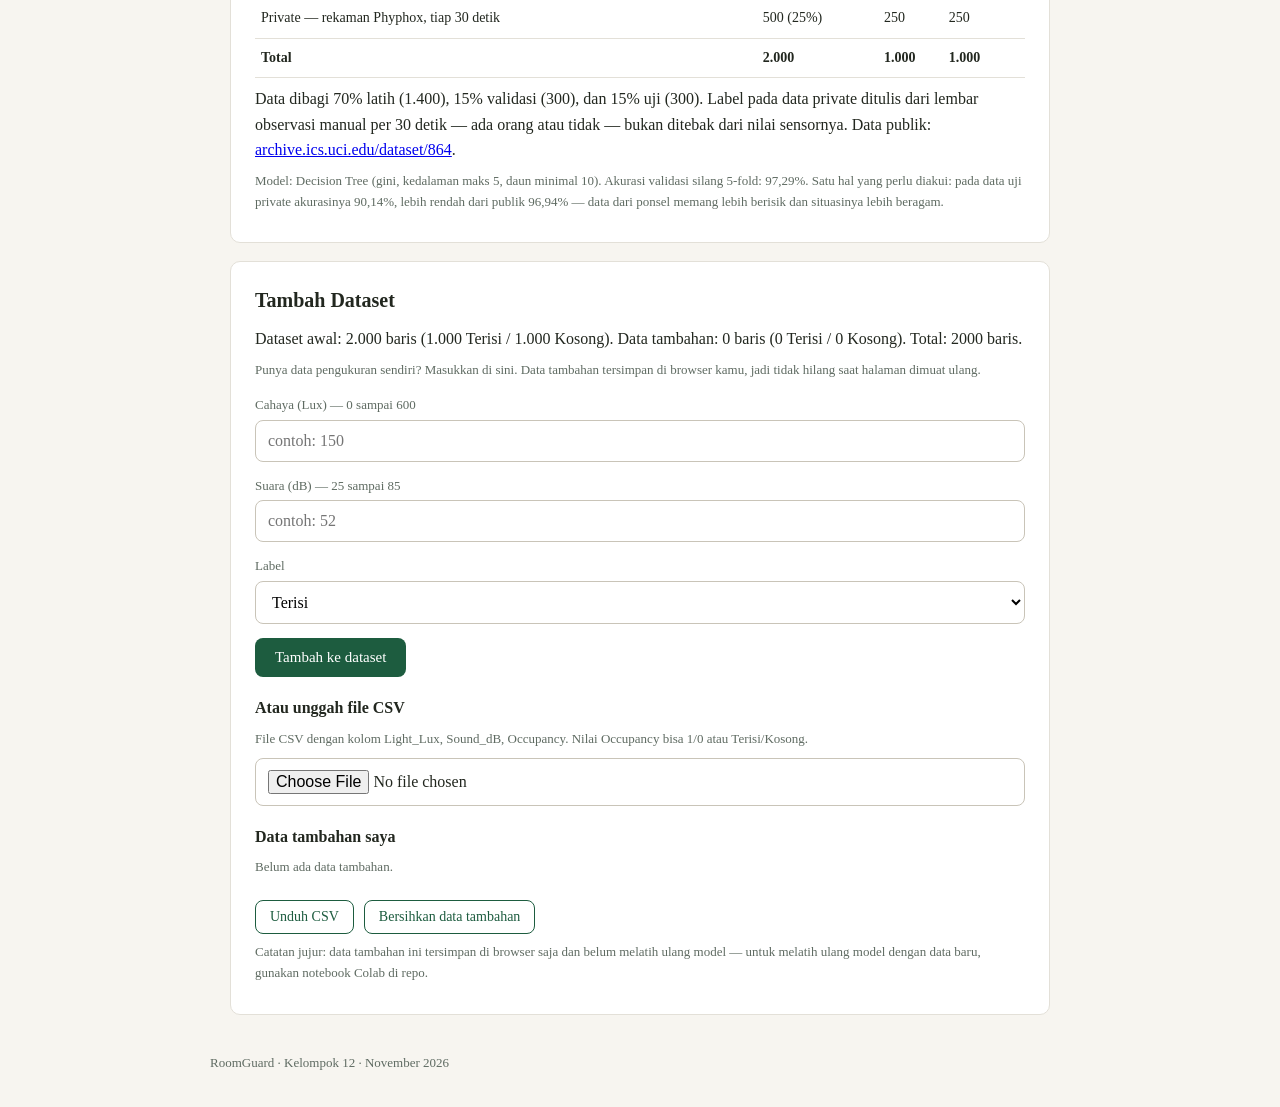
==== commit 83e50c31: "Update demo web: tambah fitur Tambah Dataset, hapus bagian Catatan" ====
--- a/docs/index.html
+++ b/docs/index.html
@@ -23,7 +23,7 @@
   p{margin:8px 0}
   .kecil{color:var(--abu);font-size:13px}
   label{display:block;font-size:13px;color:var(--abu);margin:14px 0 4px}
-  input{width:100%;padding:11px 12px;border:1px solid #c9c4b8;border-radius:8px;font-size:16px;font-family:inherit;background:#fff}
+  input,select{width:100%;padding:11px 12px;border:1px solid #c9c4b8;border-radius:8px;font-size:16px;font-family:inherit;background:#fff}
   input:focus{outline:2px solid var(--hijau);border-color:var(--hijau)}
   button{background:var(--hijau);color:#fff;border:0;border-radius:8px;padding:11px 20px;font-size:15px;font-family:inherit;cursor:pointer;margin:14px 6px 0 0}
   button:hover{background:var(--hijau-tua)}
@@ -118,8 +118,33 @@
   </section>
 
   <section class="kartu">
-    <h2>Catatan</h2>
-    <p>Halaman ini versi demo statisnya. Versi lengkapnya dibuat dengan Flask dan SQLite, ada di folder <code>app/</code> pada repo di atas — di sana riwayat tersimpan di database dan bisa diubah maupun dihapus. Kalau kamu dosen atau penguji dan ingin melihat kodenya, semua ada di repo yang sama: dataset, notebook Colab, laporan, dan logbook.</p>
+    <h2>Tambah Dataset</h2>
+    <p id="tambah-penghitung"></p>
+    <p class="kecil">Punya data pengukuran sendiri? Masukkan di sini. Data tambahan tersimpan di browser kamu, jadi tidak hilang saat halaman dimuat ulang.</p>
+    <label for="tambah-cahaya">Cahaya (Lux) — 0 sampai 600</label>
+    <input id="tambah-cahaya" type="number" min="0" max="600" step="1" placeholder="contoh: 150">
+    <label for="tambah-suara">Suara (dB) — 25 sampai 85</label>
+    <input id="tambah-suara" type="number" min="25" max="85" step="0.1" placeholder="contoh: 52">
+    <label for="tambah-label">Label</label>
+    <select id="tambah-label">
+      <option value="Terisi">Terisi</option>
+      <option value="Kosong">Kosong</option>
+    </select>
+    <p class="galat" id="tambah-galat"></p>
+    <div>
+      <button id="tombol-tambah" type="button">Tambah ke dataset</button>
+    </div>
+    <h3>Atau unggah file CSV</h3>
+    <p class="kecil">File CSV dengan kolom Light_Lux, Sound_dB, Occupancy. Nilai Occupancy bisa 1/0 atau Terisi/Kosong.</p>
+    <input id="tambah-unggah" type="file" accept=".csv">
+    <p class="kecil" id="tambah-status"></p>
+    <h3>Data tambahan saya</h3>
+    <div id="tambah-tabel"><p class="kecil">Belum ada data tambahan.</p></div>
+    <div>
+      <button class="ringan" id="tombol-unduh-dataset" type="button">Unduh CSV</button>
+      <button class="ringan" id="tombol-bersihkan-dataset" type="button">Bersihkan data tambahan</button>
+    </div>
+    <p class="kecil">Catatan jujur: data tambahan ini tersimpan di browser saja dan belum melatih ulang model — untuk melatih ulang model dengan data baru, gunakan notebook Colab di repo.</p>
   </section>
 </main>
 
@@ -163,7 +188,7 @@
     var data = JSON.parse(localStorage.getItem('roomguard-riwayat') || '[]');
     data.unshift({waktu:new Date().toLocaleString('id-ID'), cahaya:cahaya, suara:suara, kelas:kelas});
     localStorage.setItem('roomguard-riwayat', JSON.stringify(data.slice(0, 50)));
-    tampilkanRiwayat();
+  tampilkanRiwayat();
   }
 
   function tampilkanRiwayat(){
@@ -213,7 +238,101 @@
     localStorage.removeItem('roomguard-riwayat');
     tampilkanRiwayat();
   });
+    // --- Tambah Dataset ---
+  var KUNCI_DATASET = 'roomguard_dataset_tambahan_v1';
+  var inputTambahCahaya = document.getElementById('tambah-cahaya');
+  var inputTambahSuara = document.getElementById('tambah-suara');
+  var inputTambahLabel = document.getElementById('tambah-label');
+  var galatTambah = document.getElementById('tambah-galat');
+  var penghitung = document.getElementById('tambah-penghitung');
+  var tabelTambah = document.getElementById('tambah-tabel');
+
+  function muatDataset(){ return JSON.parse(localStorage.getItem(KUNCI_DATASET) || '[]'); }
+  function simpanDataset(data){ localStorage.setItem(KUNCI_DATASET, JSON.stringify(data)); }
+
+  function tampilkanDataset(){
+    var data = muatDataset();
+    var terisi = data.filter(function(d){ return d.label === 'Terisi'; }).length;
+    penghitung.textContent = 'Dataset awal: 2.000 baris (1.000 Terisi / 1.000 Kosong). Data tambahan: ' + data.length + ' baris (' + terisi + ' Terisi / ' + (data.length - terisi) + ' Kosong). Total: ' + (2000 + data.length) + ' baris.';
+    if (!data.length){ tabelTambah.innerHTML = '<p class="kecil">Belum ada data tambahan.</p>'; return; }
+    var html = '<table><tr><th>No</th><th>Cahaya (Lux)</th><th>Suara (dB)</th><th>Label</th><th></th></tr>';
+    data.forEach(function(d, i){
+      html += '<tr><td>' + (i + 1) + '</td><td>' + d.cahaya + '</td><td>' + d.suara + '</td><td>' + d.label + '</td><td><button type="button" class="ringan" data-hapus-dataset="' + i + '">Hapus</button></td></tr>';
+    });
+    tabelTambah.innerHTML = html + '</table>';
+  }
+
+  document.getElementById('tombol-tambah').addEventListener('click', function(){
+    var cahaya = parseFloat(inputTambahCahaya.value);
+    var suara = parseFloat(inputTambahSuara.value);
+    var label = inputTambahLabel.value;
+    galatTambah.style.display = 'none';
+    if (isNaN(cahaya) || isNaN(suara)){
+      galatTambah.textContent = 'Isi dulu angka cahaya dan suaranya.'; galatTambah.style.display = 'block'; return;
+    }
+    if (cahaya < 0 || cahaya > 600 || suara < 25 || suara > 85){
+      galatTambah.textContent = 'Cahaya harus 0–600 Lux dan suara 25–85 dB.'; galatTambah.style.display = 'block'; return;
+    }
+    var data = muatDataset();
+    data.push({cahaya:cahaya, suara:suara, label:label});
+    simpanDataset(data);
+    tampilkanDataset();
+    inputTambahCahaya.value = ''; inputTambahSuara.value = '';
+  });
+
+  tabelTambah.addEventListener('click', function(e){
+    var i = e.target.getAttribute('data-hapus-dataset');
+    if (i === null) return;
+    var data = muatDataset();
+    data.splice(parseInt(i, 10), 1);
+    simpanDataset(data);
+    tampilkanDataset();
+  });
+
+  document.getElementById('tombol-bersihkan-dataset').addEventListener('click', function(){
+    if (!confirm('Bersihkan semua data tambahan?')) return;
+    localStorage.removeItem(KUNCI_DATASET);
+    tampilkanDataset();
+  });
+
+  document.getElementById('tombol-unduh-dataset').addEventListener('click', function(){
+    var data = muatDataset();
+    if (!data.length){ alert('Belum ada data tambahan untuk diunduh.'); return; }
+    var csv = 'Light_Lux,Sound_dB,Occupancy\n' + data.map(function(d){ return d.cahaya + ',' + d.suara + ',' + (d.label === 'Terisi' ? 1 : 0); }).join('\n');
+    var a = document.createElement('a');
+    a.href = URL.createObjectURL(new Blob([csv], {type:'text/csv'}));
+    a.download = 'roomguard_data_tambahan.csv';
+    a.click();
+    URL.revokeObjectURL(a.href);
+  });
+
+  document.getElementById('tambah-unggah').addEventListener('change', function(e){
+    var file = e.target.files[0];
+    if (!file) return;
+    var reader = new FileReader();
+    reader.onload = function(){
+      var baris = String(reader.result).split(/\r?\n/).filter(function(b){ return b.trim(); });
+      var mulai = (baris.length && /light/i.test(baris[0])) ? 1 : 0;
+      var data = muatDataset();
+      var ok = 0, lewati = 0;
+      baris.slice(mulai).forEach(function(b){
+        var kolom = b.split(',');
+        var cahaya = parseFloat(kolom[0]); var suara = parseFloat(kolom[1]);
+        var labelRaw = (kolom[2] || '').trim().toLowerCase();
+        var label = (labelRaw === '1' || labelRaw === 'terisi') ? 'Terisi' : (labelRaw === '0' || labelRaw === 'kosong') ? 'Kosong' : null;
+        if (label === null || isNaN(cahaya) || isNaN(suara) || cahaya < 0 || cahaya > 600 || suara < 25 || suara > 85){ lewati++; return; }
+        data.push({cahaya:cahaya, suara:suara, label:label}); ok++;
+      });
+      simpanDataset(data);
+      tampilkanDataset();
+      document.getElementById('tambah-status').textContent = ok + ' baris berhasil ditambahkan, ' + lewati + ' baris dilewati.';
+      e.target.value = '';
+    };
+    reader.readAsText(file);
+  });
+
   tampilkanRiwayat();
+  tampilkanDataset();
 })();
 </script>
 </body>
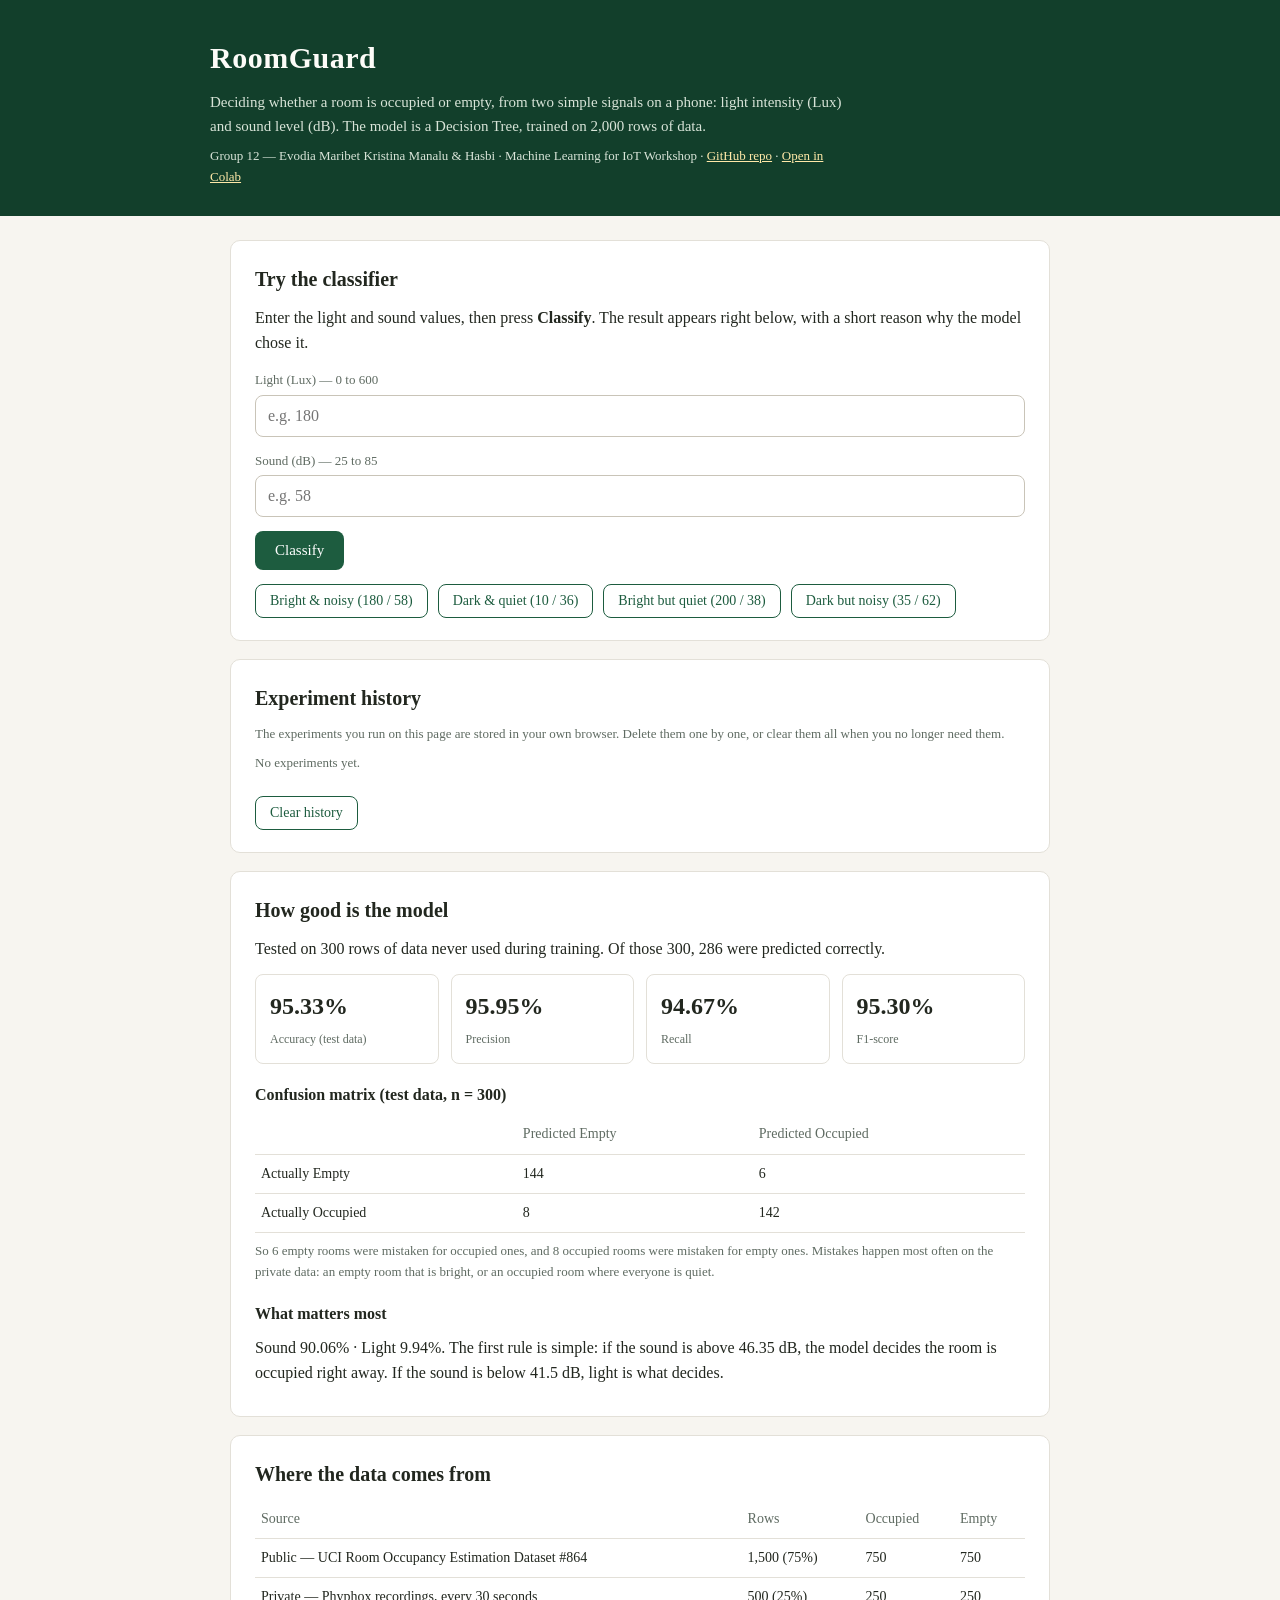
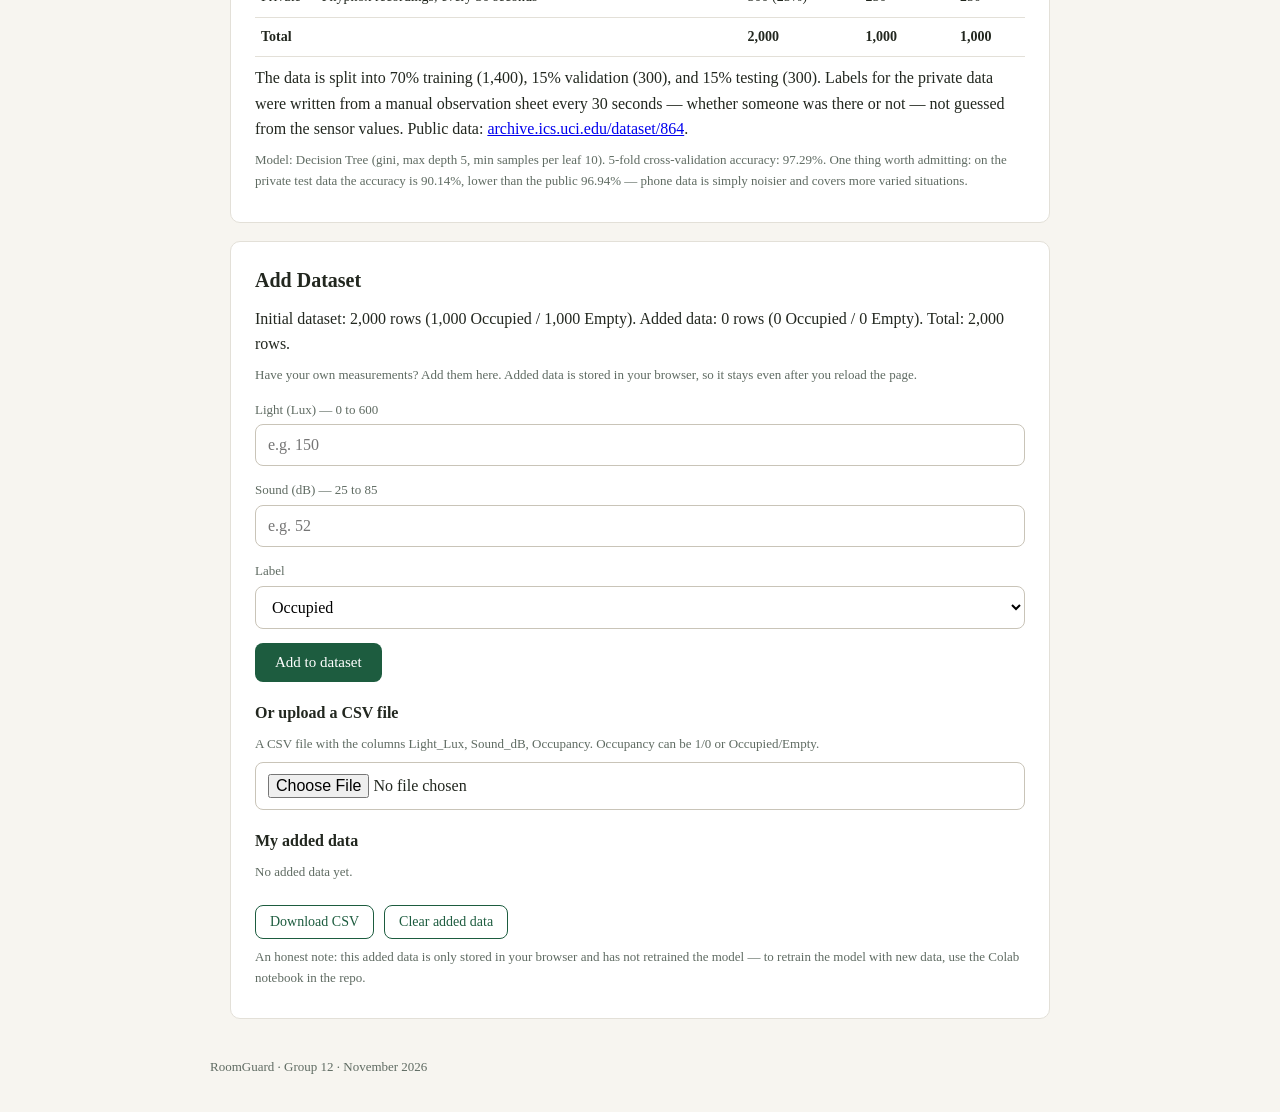
==== commit 61c3acf5: "Translate Pages demo to English" ====
--- a/docs/index.html
+++ b/docs/index.html
@@ -1,9 +1,9 @@
 <!DOCTYPE html>
-<html lang="id">
+<html lang="en">
 <head>
 <meta charset="utf-8">
 <meta name="viewport" content="width=device-width, initial-scale=1">
-<title>RoomGuard — Klasifikasi Keberadaan Orang di Ruangan</title>
+<title>RoomGuard — Room Occupancy Classification</title>
 <style>
   :root{
     --hijau:#1d5c3f; --hijau-tua:#123f2b; --krem:#f7f5f0; --kartu:#ffffff;
@@ -52,105 +52,105 @@
 <header>
   <div class="bungkus">
     <h1>RoomGuard</h1>
-    <p>Menentukan apakah sebuah ruangan sedang terisi atau kosong, dari dua sinyal sederhana di ponsel: intensitas cahaya (Lux) dan tingkat suara (dB). Modelnya Decision Tree, dilatih dari 2.000 baris data.</p>
-    <p class="kecil" style="color:#d8e4d8">Kelompok 12 — Evodia Maribet Kristina Manalu &amp; Hasbi · Workshop Machine Learning for IoT · <a href="https://github.com/evodia24trk-ship-it/RoomGuard">GitHub repo</a> · <a href="https://colab.research.google.com/github/evodia24trk-ship-it/RoomGuard/blob/main/notebooks/RoomGuard_UAS_Colab.ipynb">Buka di Colab</a></p>
+    <p>Deciding whether a room is occupied or empty, from two simple signals on a phone: light intensity (Lux) and sound level (dB). The model is a Decision Tree, trained on 2,000 rows of data.</p>
+    <p class="kecil" style="color:#d8e4d8">Group 12 — Evodia Maribet Kristina Manalu &amp; Hasbi · Machine Learning for IoT Workshop · <a href="https://github.com/evodia24trk-ship-it/RoomGuard">GitHub repo</a> · <a href="https://colab.research.google.com/github/evodia24trk-ship-it/RoomGuard/blob/main/notebooks/RoomGuard_UAS_Colab.ipynb">Open in Colab</a></p>
   </div>
 </header>
 
 <main>
   <section class="kartu">
-    <h2>Coba klasifikasi</h2>
-    <p>Masukkan angka cahaya dan suara, lalu tekan <b>Klasifikasi</b>. Hasilnya langsung muncul di bawah, beserta alasan singkat kenapa model memilih begitu.</p>
-    <label for="cahaya">Cahaya (Lux) — 0 sampai 600</label>
-    <input id="cahaya" type="number" min="0" max="600" step="1" placeholder="contoh: 180">
-    <label for="suara">Suara (dB) — 25 sampai 85</label>
-    <input id="suara" type="number" min="25" max="85" step="0.1" placeholder="contoh: 58">
+    <h2>Try the classifier</h2>
+    <p>Enter the light and sound values, then press <b>Classify</b>. The result appears right below, with a short reason why the model chose it.</p>
+    <label for="cahaya">Light (Lux) — 0 to 600</label>
+    <input id="cahaya" type="number" min="0" max="600" step="1" placeholder="e.g. 180">
+    <label for="suara">Sound (dB) — 25 to 85</label>
+    <input id="suara" type="number" min="25" max="85" step="0.1" placeholder="e.g. 58">
     <p class="galat" id="galat"></p>
     <div>
-      <button id="tombol-klasifikasi" type="button">Klasifikasi</button>
+      <button id="tombol-klasifikasi" type="button">Classify</button>
     </div>
     <div>
-      <button class="ringan" type="button" data-cahaya="180" data-suara="58">Terang &amp; ramai (180 / 58)</button>
-      <button class="ringan" type="button" data-cahaya="10" data-suara="36">Gelap &amp; sepi (10 / 36)</button>
-      <button class="ringan" type="button" data-cahaya="200" data-suara="38">Terang tapi sepi (200 / 38)</button>
-      <button class="ringan" type="button" data-cahaya="35" data-suara="62">Gelap tapi ramai (35 / 62)</button>
+      <button class="ringan" type="button" data-cahaya="180" data-suara="58">Bright &amp; noisy (180 / 58)</button>
+      <button class="ringan" type="button" data-cahaya="10" data-suara="36">Dark &amp; quiet (10 / 36)</button>
+      <button class="ringan" type="button" data-cahaya="200" data-suara="38">Bright but quiet (200 / 38)</button>
+      <button class="ringan" type="button" data-cahaya="35" data-suara="62">Dark but noisy (35 / 62)</button>
     </div>
     <div class="hasil" id="hasil"></div>
   </section>
 
   <section class="kartu">
-    <h2>Riwayat percobaan</h2>
-    <p class="kecil">Percobaan yang kamu lakukan di halaman ini tersimpan di browser kamu sendiri. Hapus satu per satu atau bersihkan semuanya kalau sudah tidak perlu.</p>
-    <div id="riwayat"><p class="kecil">Belum ada percobaan.</p></div>
-    <button class="ringan" id="tombol-bersihkan" type="button">Bersihkan riwayat</button>
-  </section>
-
-  <section class="kartu">
-    <h2>Seberapa bagus modelnya</h2>
-    <p>Diuji pada 300 baris data yang tidak pernah dipakai saat latihan. Dari 300 itu, 286 ditebak dengan benar.</p>
+    <h2>Experiment history</h2>
+    <p class="kecil">The experiments you run on this page are stored in your own browser. Delete them one by one, or clear them all when you no longer need them.</p>
+    <div id="riwayat"><p class="kecil">No experiments yet.</p></div>
+    <button class="ringan" id="tombol-bersihkan" type="button">Clear history</button>
+  </section>
+
+  <section class="kartu">
+    <h2>How good is the model</h2>
+    <p>Tested on 300 rows of data never used during training. Of those 300, 286 were predicted correctly.</p>
     <div class="angka">
-      <div class="stat"><b>95,33%</b><span>Akurasi (data uji)</span></div>
-      <div class="stat"><b>95,95%</b><span>Presisi</span></div>
-      <div class="stat"><b>94,67%</b><span>Recall</span></div>
-      <div class="stat"><b>95,30%</b><span>F1-score</span></div>
-    </div>
-    <h3>Confusion matrix (data uji, n = 300)</h3>
+      <div class="stat"><b>95.33%</b><span>Accuracy (test data)</span></div>
+      <div class="stat"><b>95.95%</b><span>Precision</span></div>
+      <div class="stat"><b>94.67%</b><span>Recall</span></div>
+      <div class="stat"><b>95.30%</b><span>F1-score</span></div>
+    </div>
+    <h3>Confusion matrix (test data, n = 300)</h3>
     <table>
-      <tr><th></th><th>Ditebak Kosong</th><th>Ditebak Terisi</th></tr>
-      <tr><td>Aslinya Kosong</td><td>144</td><td>6</td></tr>
-      <tr><td>Aslinya Terisi</td><td>8</td><td>142</td></tr>
+      <tr><th></th><th>Predicted Empty</th><th>Predicted Occupied</th></tr>
+      <tr><td>Actually Empty</td><td>144</td><td>6</td></tr>
+      <tr><td>Actually Occupied</td><td>8</td><td>142</td></tr>
     </table>
-    <p class="kecil">Jadi ada 6 ruangan kosong yang dikira terisi, dan 8 ruangan terisi yang dikira kosong. Kesalahan paling sering terjadi pada data private: ruangan kosong tapi terang, atau ruangan terisi tapi orangnya diam.</p>
-    <h3>Yang paling berpengaruh</h3>
-    <p>Suara 90,06% · Cahaya 9,94%. Aturan pertamanya sederhana: kalau suara di atas 46,35 dB, model langsung memutuskan ruangan terisi. Kalau suara di bawah 41,5 dB, cahaya yang jadi penentu.</p>
-  </section>
-
-  <section class="kartu">
-    <h2>Datanya dari mana</h2>
+    <p class="kecil">So 6 empty rooms were mistaken for occupied ones, and 8 occupied rooms were mistaken for empty ones. Mistakes happen most often on the private data: an empty room that is bright, or an occupied room where everyone is quiet.</p>
+    <h3>What matters most</h3>
+    <p>Sound 90.06% · Light 9.94%. The first rule is simple: if the sound is above 46.35 dB, the model decides the room is occupied right away. If the sound is below 41.5 dB, light is what decides.</p>
+  </section>
+
+  <section class="kartu">
+    <h2>Where the data comes from</h2>
     <table>
-      <tr><th>Sumber</th><th>Baris</th><th>Terisi</th><th>Kosong</th></tr>
-      <tr><td>Publik — UCI Room Occupancy Estimation Dataset #864</td><td>1.500 (75%)</td><td>750</td><td>750</td></tr>
-      <tr><td>Private — rekaman Phyphox, tiap 30 detik</td><td>500 (25%)</td><td>250</td><td>250</td></tr>
-      <tr><td><b>Total</b></td><td><b>2.000</b></td><td><b>1.000</b></td><td><b>1.000</b></td></tr>
+      <tr><th>Source</th><th>Rows</th><th>Occupied</th><th>Empty</th></tr>
+      <tr><td>Public — UCI Room Occupancy Estimation Dataset #864</td><td>1,500 (75%)</td><td>750</td><td>750</td></tr>
+      <tr><td>Private — Phyphox recordings, every 30 seconds</td><td>500 (25%)</td><td>250</td><td>250</td></tr>
+      <tr><td><b>Total</b></td><td><b>2,000</b></td><td><b>1,000</b></td><td><b>1,000</b></td></tr>
     </table>
-    <p>Data dibagi 70% latih (1.400), 15% validasi (300), dan 15% uji (300). Label pada data private ditulis dari lembar observasi manual per 30 detik — ada orang atau tidak — bukan ditebak dari nilai sensornya. Data publik: <a href="https://archive.ics.uci.edu/dataset/864/room+occupancy+estimation">archive.ics.uci.edu/dataset/864</a>.</p>
-    <p class="kecil">Model: Decision Tree (gini, kedalaman maks 5, daun minimal 10). Akurasi validasi silang 5-fold: 97,29%. Satu hal yang perlu diakui: pada data uji private akurasinya 90,14%, lebih rendah dari publik 96,94% — data dari ponsel memang lebih berisik dan situasinya lebih beragam.</p>
-  </section>
-
-  <section class="kartu">
-    <h2>Tambah Dataset</h2>
+    <p>The data is split into 70% training (1,400), 15% validation (300), and 15% testing (300). Labels for the private data were written from a manual observation sheet every 30 seconds — whether someone was there or not — not guessed from the sensor values. Public data: <a href="https://archive.ics.uci.edu/dataset/864/room+occupancy+estimation">archive.ics.uci.edu/dataset/864</a>.</p>
+    <p class="kecil">Model: Decision Tree (gini, max depth 5, min samples per leaf 10). 5-fold cross-validation accuracy: 97.29%. One thing worth admitting: on the private test data the accuracy is 90.14%, lower than the public 96.94% — phone data is simply noisier and covers more varied situations.</p>
+  </section>
+
+  <section class="kartu">
+    <h2>Add Dataset</h2>
     <p id="tambah-penghitung"></p>
-    <p class="kecil">Punya data pengukuran sendiri? Masukkan di sini. Data tambahan tersimpan di browser kamu, jadi tidak hilang saat halaman dimuat ulang.</p>
-    <label for="tambah-cahaya">Cahaya (Lux) — 0 sampai 600</label>
-    <input id="tambah-cahaya" type="number" min="0" max="600" step="1" placeholder="contoh: 150">
-    <label for="tambah-suara">Suara (dB) — 25 sampai 85</label>
-    <input id="tambah-suara" type="number" min="25" max="85" step="0.1" placeholder="contoh: 52">
+    <p class="kecil">Have your own measurements? Add them here. Added data is stored in your browser, so it stays even after you reload the page.</p>
+    <label for="tambah-cahaya">Light (Lux) — 0 to 600</label>
+    <input id="tambah-cahaya" type="number" min="0" max="600" step="1" placeholder="e.g. 150">
+    <label for="tambah-suara">Sound (dB) — 25 to 85</label>
+    <input id="tambah-suara" type="number" min="25" max="85" step="0.1" placeholder="e.g. 52">
     <label for="tambah-label">Label</label>
     <select id="tambah-label">
-      <option value="Terisi">Terisi</option>
-      <option value="Kosong">Kosong</option>
+      <option value="Terisi">Occupied</option>
+      <option value="Kosong">Empty</option>
     </select>
     <p class="galat" id="tambah-galat"></p>
     <div>
-      <button id="tombol-tambah" type="button">Tambah ke dataset</button>
-    </div>
-    <h3>Atau unggah file CSV</h3>
-    <p class="kecil">File CSV dengan kolom Light_Lux, Sound_dB, Occupancy. Nilai Occupancy bisa 1/0 atau Terisi/Kosong.</p>
+      <button id="tombol-tambah" type="button">Add to dataset</button>
+    </div>
+    <h3>Or upload a CSV file</h3>
+    <p class="kecil">A CSV file with the columns Light_Lux, Sound_dB, Occupancy. Occupancy can be 1/0 or Occupied/Empty.</p>
     <input id="tambah-unggah" type="file" accept=".csv">
     <p class="kecil" id="tambah-status"></p>
-    <h3>Data tambahan saya</h3>
-    <div id="tambah-tabel"><p class="kecil">Belum ada data tambahan.</p></div>
+    <h3>My added data</h3>
+    <div id="tambah-tabel"><p class="kecil">No added data yet.</p></div>
     <div>
-      <button class="ringan" id="tombol-unduh-dataset" type="button">Unduh CSV</button>
-      <button class="ringan" id="tombol-bersihkan-dataset" type="button">Bersihkan data tambahan</button>
-    </div>
-    <p class="kecil">Catatan jujur: data tambahan ini tersimpan di browser saja dan belum melatih ulang model — untuk melatih ulang model dengan data baru, gunakan notebook Colab di repo.</p>
+      <button class="ringan" id="tombol-unduh-dataset" type="button">Download CSV</button>
+      <button class="ringan" id="tombol-bersihkan-dataset" type="button">Clear added data</button>
+    </div>
+    <p class="kecil">An honest note: this added data is only stored in your browser and has not retrained the model — to retrain the model with new data, use the Colab notebook in the repo.</p>
   </section>
 </main>
 
 <footer>
   <div class="bungkus">
-    RoomGuard · Kelompok 12 · November 2026
+    RoomGuard · Group 12 · November 2026
   </div>
 </footer>
 
@@ -163,40 +163,42 @@
   var daftarRiwayat = document.getElementById('riwayat');
 
   function klasifikasi(cahaya, suara){
-    // Aturan Decision Tree yang sudah dilatih (gini, max_depth 5).
+    // Trained Decision Tree rules (gini, max_depth 5).
     if (suara <= 41.5){
-      if (cahaya <= 110.5){ return {kelas:'Kosong', alasan:'Suara ' + suara + ' dB masih di bawah 41,5 dB, dan cahaya ' + cahaya + ' Lux juga rendah, jadi ruangan dibaca kosong.'}; }
-      if (suara <= 36.85){ return {kelas:'Kosong', alasan:'Cahaya memang terang (' + cahaya + ' Lux), tapi suara hanya ' + suara + ' dB — terlalu sepi untuk ruangan yang terisi.'}; }
-      if (cahaya <= 130){ return {kelas:'Terisi', alasan:'Suara ' + suara + ' dB sudah di atas 36,85 dB dan cahaya ' + cahaya + ' Lux masih dalam batas ruangan yang dipakai.'}; }
-      if (cahaya <= 210){ return {kelas:'Kosong', alasan:'Cahaya sangat terang (' + cahaya + ' Lux) tapi suara hanya ' + suara + ' dB — kemungkinan ruangan kosong yang kebetulan terang.'}; }
-      return {kelas:'Terisi', alasan:'Suara ' + suara + ' dB dan cahaya ' + cahaya + ' Lux sama-sama tinggi, jadi ruangan dibaca terisi.'};
+      if (cahaya <= 110.5){ return {kelas:'Kosong', alasan:'Sound is ' + suara + ' dB, still below 41.5 dB, and light is only ' + cahaya + ' Lux, so the room reads as empty.'}; }
+      if (suara <= 36.85){ return {kelas:'Kosong', alasan:'The light is bright (' + cahaya + ' Lux), but the sound is only ' + suara + ' dB — too quiet for an occupied room.'}; }
+      if (cahaya <= 130){ return {kelas:'Terisi', alasan:'Sound is ' + suara + ' dB, already above 36.85 dB, and light at ' + cahaya + ' Lux is still within the range of a room in use.'}; }
+      if (cahaya <= 210){ return {kelas:'Kosong', alasan:'The light is very bright (' + cahaya + ' Lux) but the sound is only ' + suara + ' dB — most likely an empty room that just happens to be bright.'}; }
+      return {kelas:'Terisi', alasan:'Sound at ' + suara + ' dB and light at ' + cahaya + ' Lux are both high, so the room reads as occupied.'};
     }
     if (suara <= 46.35){
-      if (cahaya <= 66.5){ return {kelas:'Kosong', alasan:'Suara ' + suara + ' dB baru sedikit di atas 41,5 dB, sementara cahaya hanya ' + cahaya + ' Lux — belum cukup untuk dibilang terisi.'}; }
-      return {kelas:'Terisi', alasan:'Suara ' + suara + ' dB di atas 41,5 dB dan cahaya ' + cahaya + ' Lux cukup terang, jadi ruangan dibaca terisi.'};
-    }
-    return {kelas:'Terisi', alasan:'Suara ' + suara + ' dB sudah di atas 46,35 dB — pada titik ini model langsung memutuskan ruangan terisi.'};
-  }
+      if (cahaya <= 66.5){ return {kelas:'Kosong', alasan:'Sound at ' + suara + ' dB is only just above 41.5 dB, while light is only ' + cahaya + ' Lux — not enough to call it occupied.'}; }
+      return {kelas:'Terisi', alasan:'Sound at ' + suara + ' dB is above 41.5 dB and light at ' + cahaya + ' Lux is bright enough, so the room reads as occupied.'};
+    }
+    return {kelas:'Terisi', alasan:'Sound at ' + suara + ' dB is above 46.35 dB — at this point the model decides the room is occupied right away.'};
+  }
+
+  function terjemahKelas(kelas){ return kelas === 'Terisi' ? 'Occupied' : 'Empty'; }
 
   function rekomendasi(kelas){
     return kelas === 'Terisi'
-      ? 'Saran: ruangan sedang dipakai. Biarkan lampu menyala seperlunya dan pastikan ventilasinya cukup.'
-      : 'Saran: ruangan kosong. Matikan lampu dan AC supaya hemat listrik.';
+      ? 'Tip: the room is in use. Keep the lights on as needed and make sure there is enough ventilation.'
+      : 'Tip: the room is empty. Switch off the lights and air conditioning to save electricity.';
   }
 
   function simpanRiwayat(cahaya, suara, kelas){
     var data = JSON.parse(localStorage.getItem('roomguard-riwayat') || '[]');
-    data.unshift({waktu:new Date().toLocaleString('id-ID'), cahaya:cahaya, suara:suara, kelas:kelas});
+    data.unshift({waktu:new Date().toLocaleString('en-US'), cahaya:cahaya, suara:suara, kelas:kelas});
     localStorage.setItem('roomguard-riwayat', JSON.stringify(data.slice(0, 50)));
   tampilkanRiwayat();
   }
 
   function tampilkanRiwayat(){
     var data = JSON.parse(localStorage.getItem('roomguard-riwayat') || '[]');
-    if (!data.length){ daftarRiwayat.innerHTML = '<p class="kecil">Belum ada percobaan.</p>'; return; }
+    if (!data.length){ daftarRiwayat.innerHTML = '<p class="kecil">No experiments yet.</p>'; return; }
     daftarRiwayat.innerHTML = data.map(function(item, i){
-      return '<div class="baris-riwayat"><span>' + item.waktu + ' — ' + item.cahaya + ' Lux, ' + item.suara + ' dB — <b>' + item.kelas + '</b></span>' +
-        '<button type="button" data-hapus="' + i + '">Hapus</button></div>';
+      return '<div class="baris-riwayat"><span>' + item.waktu + ' — ' + item.cahaya + ' Lux, ' + item.suara + ' dB — <b>' + terjemahKelas(item.kelas) + '</b></span>' +
+        '<button type="button" data-hapus="' + i + '">Delete</button></div>';
     }).join('');
   }
 
@@ -205,15 +207,15 @@
     var suara = parseFloat(inputSuara.value);
     galat.style.display = 'none';
     if (isNaN(cahaya) || isNaN(suara)){
-      galat.textContent = 'Isi dulu kedua angkanya.'; galat.style.display = 'block'; return;
+      galat.textContent = 'Please enter both numbers first.'; galat.style.display = 'block'; return;
     }
     if (cahaya < 0 || cahaya > 600 || suara < 25 || suara > 85){
-      galat.textContent = 'Cahaya harus 0–600 Lux dan suara 25–85 dB.'; galat.style.display = 'block'; return;
+      galat.textContent = 'Light must be 0–600 Lux and sound 25–85 dB.'; galat.style.display = 'block'; return;
     }
     var out = klasifikasi(cahaya, suara);
     hasil.className = 'hasil ' + (out.kelas === 'Terisi' ? 'terisi' : 'kosong');
     hasil.style.display = 'block';
-    hasil.innerHTML = '<b>Ruangan ' + out.kelas + '</b><p class="alasan">' + out.alasan + '</p><p class="alasan">' + rekomendasi(out.kelas) + '</p>';
+    hasil.innerHTML = '<b>Room ' + terjemahKelas(out.kelas) + '</b><p class="alasan">' + out.alasan + '</p><p class="alasan">' + rekomendasi(out.kelas) + '</p>';
     simpanRiwayat(cahaya, suara, out.kelas);
   }
 
@@ -234,7 +236,7 @@
     tampilkanRiwayat();
   });
   document.getElementById('tombol-bersihkan').addEventListener('click', function(){
-    if (!confirm('Bersihkan semua riwayat percobaan?')) return;
+    if (!confirm('Clear all experiment history?')) return;
     localStorage.removeItem('roomguard-riwayat');
     tampilkanRiwayat();
   });
@@ -253,11 +255,11 @@
   function tampilkanDataset(){
     var data = muatDataset();
     var terisi = data.filter(function(d){ return d.label === 'Terisi'; }).length;
-    penghitung.textContent = 'Dataset awal: 2.000 baris (1.000 Terisi / 1.000 Kosong). Data tambahan: ' + data.length + ' baris (' + terisi + ' Terisi / ' + (data.length - terisi) + ' Kosong). Total: ' + (2000 + data.length) + ' baris.';
-    if (!data.length){ tabelTambah.innerHTML = '<p class="kecil">Belum ada data tambahan.</p>'; return; }
-    var html = '<table><tr><th>No</th><th>Cahaya (Lux)</th><th>Suara (dB)</th><th>Label</th><th></th></tr>';
+    penghitung.textContent = 'Initial dataset: 2,000 rows (1,000 Occupied / 1,000 Empty). Added data: ' + data.length + ' row' + (data.length === 1 ? '' : 's') + ' (' + terisi + ' Occupied / ' + (data.length - terisi) + ' Empty). Total: ' + (2000 + data.length).toLocaleString('en-US') + ' rows.';
+    if (!data.length){ tabelTambah.innerHTML = '<p class="kecil">No added data yet.</p>'; return; }
+    var html = '<table><tr><th>No</th><th>Light (Lux)</th><th>Sound (dB)</th><th>Label</th><th></th></tr>';
     data.forEach(function(d, i){
-      html += '<tr><td>' + (i + 1) + '</td><td>' + d.cahaya + '</td><td>' + d.suara + '</td><td>' + d.label + '</td><td><button type="button" class="ringan" data-hapus-dataset="' + i + '">Hapus</button></td></tr>';
+      html += '<tr><td>' + (i + 1) + '</td><td>' + d.cahaya + '</td><td>' + d.suara + '</td><td>' + terjemahKelas(d.label) + '</td><td><button type="button" class="ringan" data-hapus-dataset="' + i + '">Delete</button></td></tr>';
     });
     tabelTambah.innerHTML = html + '</table>';
   }
@@ -268,10 +270,10 @@
     var label = inputTambahLabel.value;
     galatTambah.style.display = 'none';
     if (isNaN(cahaya) || isNaN(suara)){
-      galatTambah.textContent = 'Isi dulu angka cahaya dan suaranya.'; galatTambah.style.display = 'block'; return;
+      galatTambah.textContent = 'Please enter the light and sound values first.'; galatTambah.style.display = 'block'; return;
     }
     if (cahaya < 0 || cahaya > 600 || suara < 25 || suara > 85){
-      galatTambah.textContent = 'Cahaya harus 0–600 Lux dan suara 25–85 dB.'; galatTambah.style.display = 'block'; return;
+      galatTambah.textContent = 'Light must be 0–600 Lux and sound 25–85 dB.'; galatTambah.style.display = 'block'; return;
     }
     var data = muatDataset();
     data.push({cahaya:cahaya, suara:suara, label:label});
@@ -290,14 +292,14 @@
   });
 
   document.getElementById('tombol-bersihkan-dataset').addEventListener('click', function(){
-    if (!confirm('Bersihkan semua data tambahan?')) return;
+    if (!confirm('Clear all added data?')) return;
     localStorage.removeItem(KUNCI_DATASET);
     tampilkanDataset();
   });
 
   document.getElementById('tombol-unduh-dataset').addEventListener('click', function(){
     var data = muatDataset();
-    if (!data.length){ alert('Belum ada data tambahan untuk diunduh.'); return; }
+    if (!data.length){ alert('There is no added data to download yet.'); return; }
     var csv = 'Light_Lux,Sound_dB,Occupancy\n' + data.map(function(d){ return d.cahaya + ',' + d.suara + ',' + (d.label === 'Terisi' ? 1 : 0); }).join('\n');
     var a = document.createElement('a');
     a.href = URL.createObjectURL(new Blob([csv], {type:'text/csv'}));
@@ -319,13 +321,13 @@
         var kolom = b.split(',');
         var cahaya = parseFloat(kolom[0]); var suara = parseFloat(kolom[1]);
         var labelRaw = (kolom[2] || '').trim().toLowerCase();
-        var label = (labelRaw === '1' || labelRaw === 'terisi') ? 'Terisi' : (labelRaw === '0' || labelRaw === 'kosong') ? 'Kosong' : null;
+        var label = (labelRaw === '1' || labelRaw === 'terisi' || labelRaw === 'occupied') ? 'Terisi' : (labelRaw === '0' || labelRaw === 'kosong' || labelRaw === 'empty') ? 'Kosong' : null;
         if (label === null || isNaN(cahaya) || isNaN(suara) || cahaya < 0 || cahaya > 600 || suara < 25 || suara > 85){ lewati++; return; }
         data.push({cahaya:cahaya, suara:suara, label:label}); ok++;
       });
       simpanDataset(data);
       tampilkanDataset();
-      document.getElementById('tambah-status').textContent = ok + ' baris berhasil ditambahkan, ' + lewati + ' baris dilewati.';
+      document.getElementById('tambah-status').textContent = ok + ' row' + (ok === 1 ? '' : 's') + ' added successfully, ' + lewati + ' row' + (lewati === 1 ? '' : 's') + ' skipped.';
       e.target.value = '';
     };
     reader.readAsText(file);
